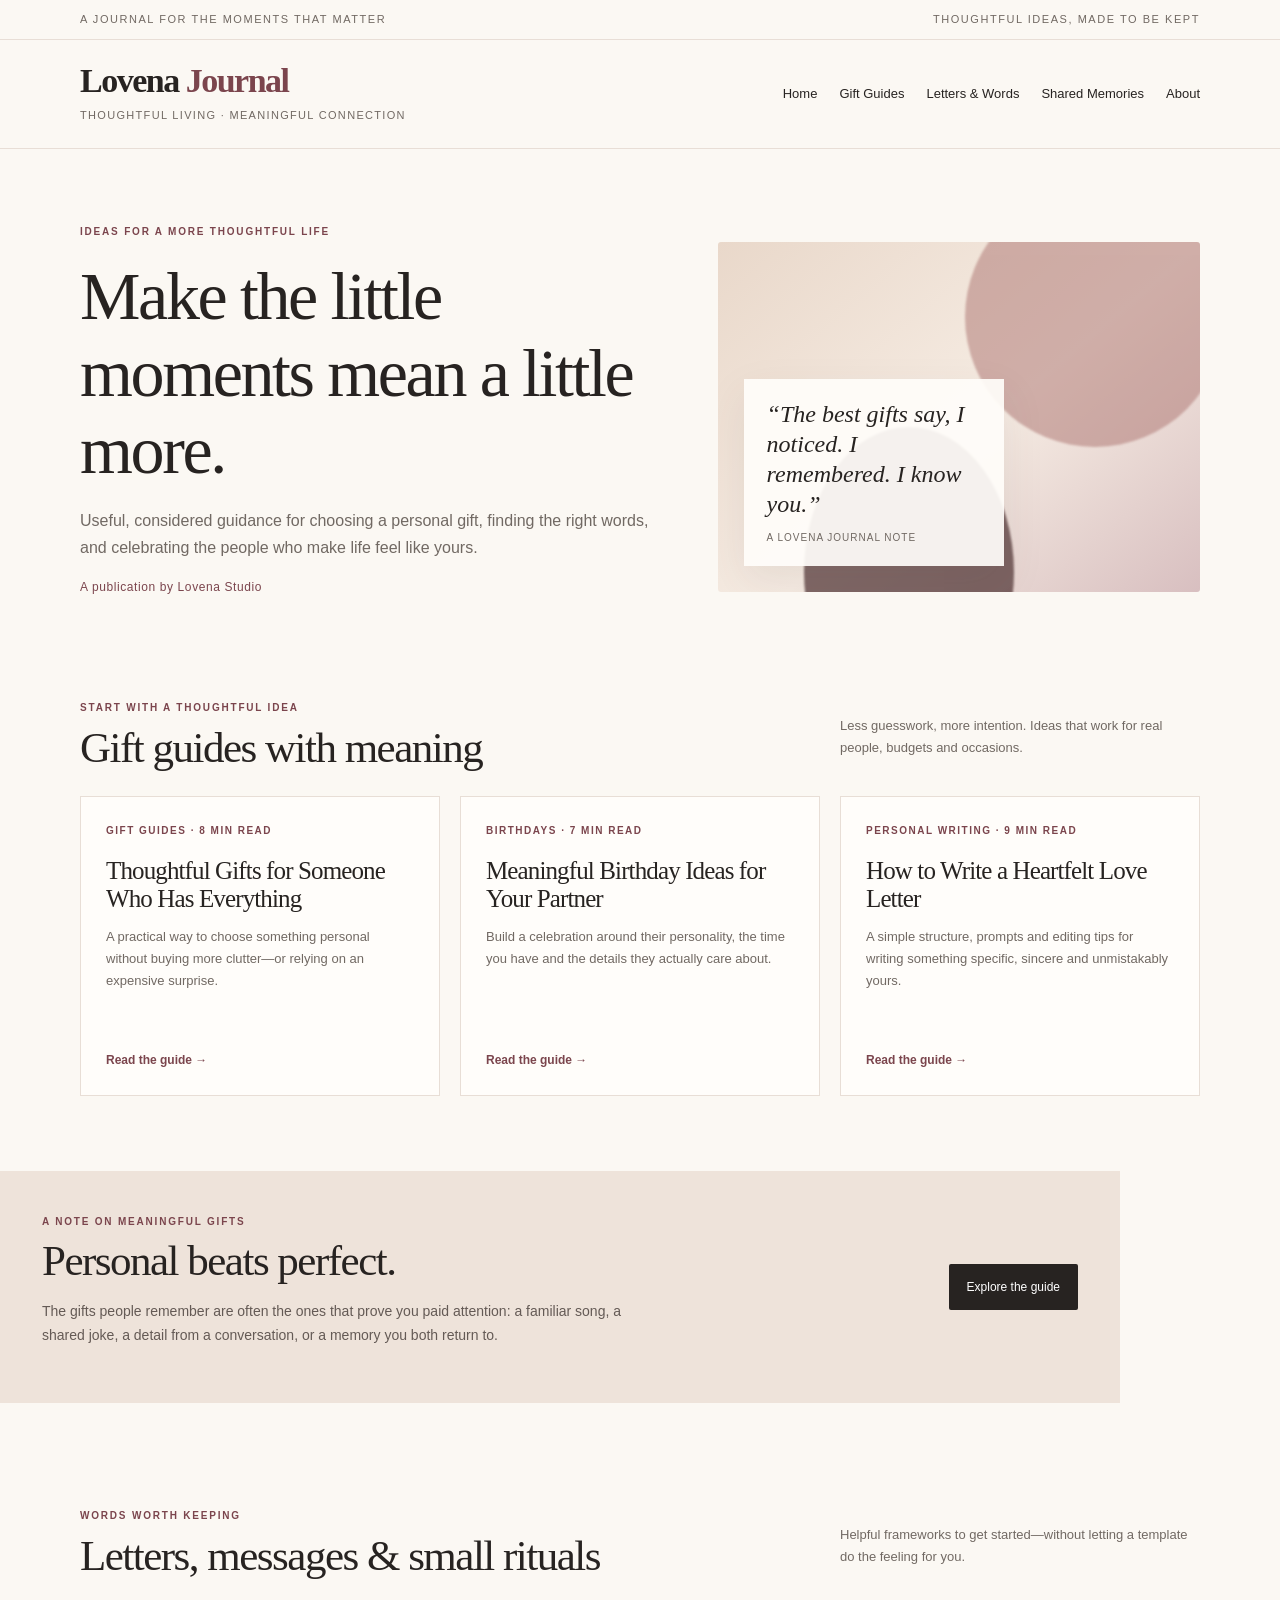
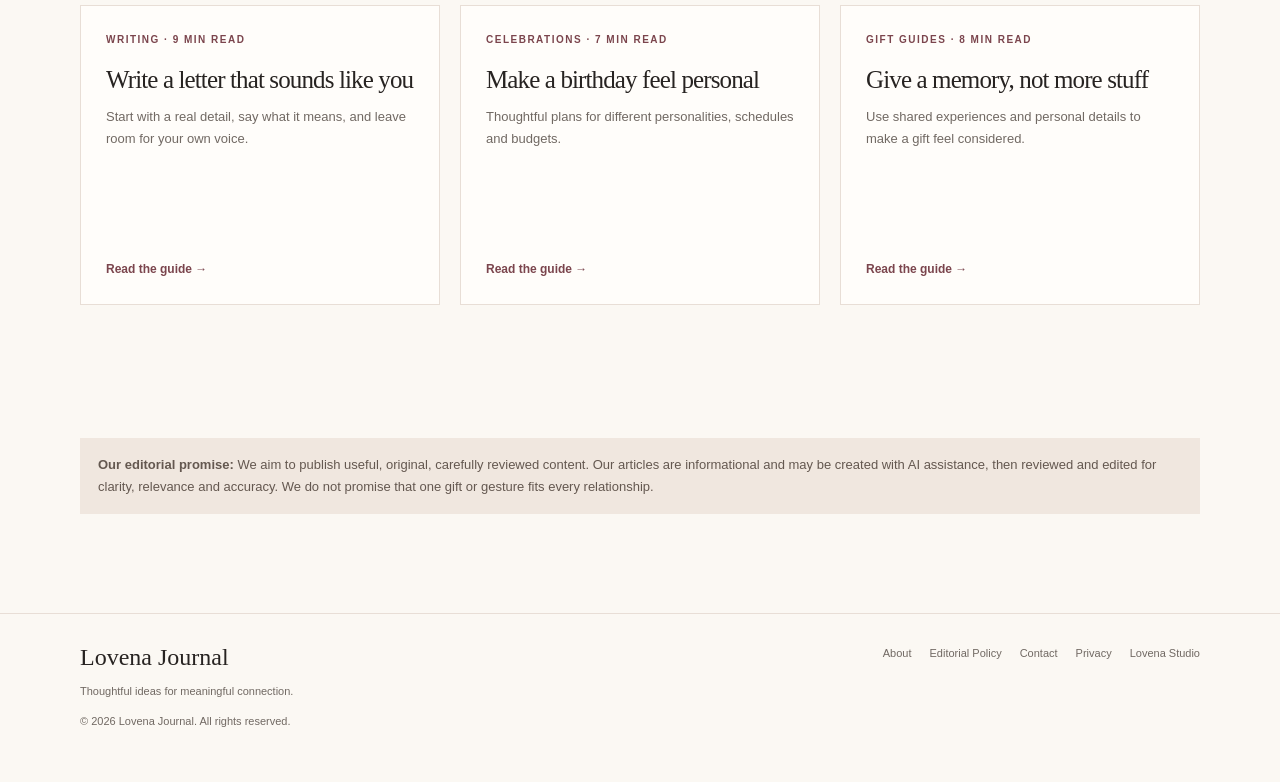
==== blog/index.html @ 63e48e4e "Create standalone Lovena Journal home page" ====
<!doctype html>
<html lang="en">
<head>
<meta charset="utf-8"><meta name="viewport" content="width=device-width,initial-scale=1">
<title>Lovena Journal — Thoughtful Gifts, Love & Meaningful Memories</title>
<meta name="description" content="Practical, thoughtful ideas for meaningful gifts, heartfelt letters, relationship milestones and memories worth keeping. A journal by Lovena Studio.">
<meta name="robots" content="index,follow,max-image-preview:large">
<link rel="canonical" href="https://flaviosilva-create.github.io/lovena-studio/blog/">
<link rel="stylesheet" href="./styles.css">
<meta property="og:type" content="website"><meta property="og:title" content="Lovena Journal"><meta property="og:description" content="Thoughtful ideas for gifts, heartfelt words and meaningful memories."><meta property="og:url" content="https://flaviosilva-create.github.io/lovena-studio/blog/">
</head>
<body>
<div class="topline"><div class="wrap"><span>A journal for the moments that matter</span><span>Thoughtful ideas, made to be kept</span></div></div>
<header class="header"><div class="wrap headrow"><a href="./" aria-label="Lovena Journal home"><div class="logo">Lovena<span> Journal</span></div><div class="tagline">Thoughtful living · Meaningful connection</div></a><nav class="nav" aria-label="Main navigation"><a href="./index.html">Home</a><a href="#gift-guides">Gift Guides</a><a href="#words">Letters & Words</a><a href="#memories">Shared Memories</a><a href="./about.html">About</a></nav></div></header>
<main>
<section class="wrap hero"><div><div class="eyebrow">Ideas for a more thoughtful life</div><h1>Make the little moments mean a little more.</h1><p>Useful, considered guidance for choosing a personal gift, finding the right words, and celebrating the people who make life feel like yours.</p><p style="font-size:12px;color:#7b454d;letter-spacing:.05em">A publication by Lovena Studio</p></div><div class="hero-art" role="img" aria-label="Warm, paper-inspired abstract artwork representing shared memories"><div class="art-note"><strong>“The best gifts say, I noticed. I remembered. I know you.”</strong><span>A Lovena Journal note</span></div></div></section>
<section class="wrap section" id="gift-guides"><div class="section-head"><div><div class="eyebrow">Start with a thoughtful idea</div><h2>Gift guides with meaning</h2></div><p>Less guesswork, more intention. Ideas that work for real people, budgets and occasions.</p></div><div class="grid">
<article class="card"><span class="category">Gift guides · 8 min read</span><h3><a href="./thoughtful-gifts-for-someone-who-has-everything.html">Thoughtful Gifts for Someone Who Has Everything</a></h3><p>A practical way to choose something personal without buying more clutter—or relying on an expensive surprise.</p><a class="read" href="./thoughtful-gifts-for-someone-who-has-everything.html">Read the guide →</a></article>
<article class="card"><span class="category">Birthdays · 7 min read</span><h3><a href="./meaningful-birthday-ideas-for-your-partner.html">Meaningful Birthday Ideas for Your Partner</a></h3><p>Build a celebration around their personality, the time you have and the details they actually care about.</p><a class="read" href="./meaningful-birthday-ideas-for-your-partner.html">Read the guide →</a></article>
<article class="card"><span class="category">Personal writing · 9 min read</span><h3><a href="./how-to-write-a-heartfelt-love-letter.html">How to Write a Heartfelt Love Letter</a></h3><p>A simple structure, prompts and editing tips for writing something specific, sincere and unmistakably yours.</p><a class="read" href="./how-to-write-a-heartfelt-love-letter.html">Read the guide →</a></article>
</div></section>
<section class="wrap featureband" id="memories"><div><div class="eyebrow">A note on meaningful gifts</div><h2>Personal beats perfect.</h2><p>The gifts people remember are often the ones that prove you paid attention: a familiar song, a shared joke, a detail from a conversation, or a memory you both return to.</p></div><a class="button" href="./thoughtful-gifts-for-someone-who-has-everything.html">Explore the guide</a></section>
<section class="wrap section" id="words"><div class="section-head"><div><div class="eyebrow">Words worth keeping</div><h2>Letters, messages & small rituals</h2></div><p>Helpful frameworks to get started—without letting a template do the feeling for you.</p></div><div class="grid"><article class="card"><span class="category">Writing · 9 min read</span><h3><a href="./how-to-write-a-heartfelt-love-letter.html">Write a letter that sounds like you</a></h3><p>Start with a real detail, say what it means, and leave room for your own voice.</p><a class="read" href="./how-to-write-a-heartfelt-love-letter.html">Read the guide →</a></article><article class="card"><span class="category">Celebrations · 7 min read</span><h3><a href="./meaningful-birthday-ideas-for-your-partner.html">Make a birthday feel personal</a></h3><p>Thoughtful plans for different personalities, schedules and budgets.</p><a class="read" href="./meaningful-birthday-ideas-for-your-partner.html">Read the guide →</a></article><article class="card"><span class="category">Gift guides · 8 min read</span><h3><a href="./thoughtful-gifts-for-someone-who-has-everything.html">Give a memory, not more stuff</a></h3><p>Use shared experiences and personal details to make a gift feel considered.</p><a class="read" href="./thoughtful-gifts-for-someone-who-has-everything.html">Read the guide →</a></article></div></section>
<section class="wrap section"><div class="notice"><strong>Our editorial promise:</strong> We aim to publish useful, original, carefully reviewed content. Our articles are informational and may be created with AI assistance, then reviewed and edited for clarity, relevance and accuracy. We do not promise that one gift or gesture fits every relationship.</div></section>
</main>
<footer class="footer"><div class="wrap footrow"><div><strong style="font:24px var(--serif);color:#272321">Lovena Journal</strong><p>Thoughtful ideas for meaningful connection.</p><p>© <span id="year">2026</span> Lovena Journal. All rights reserved.</p></div><nav class="footlinks" aria-label="Footer navigation"><a href="./about.html">About</a><a href="./editorial-policy.html">Editorial Policy</a><a href="./contact.html">Contact</a><a href="./privacy.html">Privacy</a><a href="https://flaviosilva-create.github.io/lovena-studio/" rel="noopener">Lovena Studio</a></nav></div></footer>
<script>document.getElementById('year').textContent=new Date().getFullYear()</script>
</body></html>
---- blog/styles.css ----
:root{--paper:#fbf8f3;--card:#fffdfa;--ink:#272321;--muted:#716963;--wine:#7b454d;--line:#e8ded6;--serif:Georgia,'Times New Roman',serif;--sans:Arial,Helvetica,sans-serif}*{box-sizing:border-box}html{scroll-behavior:smooth}body{margin:0;background:var(--paper);color:var(--ink);font-family:var(--sans);line-height:1.7;-webkit-font-smoothing:antialiased}a{color:inherit;text-decoration:none}a:hover{color:var(--wine)}.wrap{width:min(1120px,calc(100% - 40px));margin:auto}.topline{border-bottom:1px solid var(--line);font-size:11px;letter-spacing:.14em;text-transform:uppercase;color:var(--muted);padding:10px 0}.topline .wrap{display:flex;justify-content:space-between;gap:15px}.header{padding:24px 0;border-bottom:1px solid var(--line)}.headrow{display:flex;align-items:center;justify-content:space-between;gap:25px}.logo{font:600 34px/1 var(--serif);letter-spacing:-1.5px}.logo span{color:var(--wine)}.tagline{font-size:11px;letter-spacing:.12em;text-transform:uppercase;color:var(--muted);margin-top:8px}.nav{display:flex;gap:22px;flex-wrap:wrap;font-size:13px}.hero{padding:74px 0 55px;display:grid;grid-template-columns:1.1fr .9fr;gap:48px;align-items:center}.eyebrow{font-size:10px;letter-spacing:.18em;text-transform:uppercase;font-weight:700;color:var(--wine)}h1,h2,h3{font-family:var(--serif);font-weight:500;line-height:1.13;letter-spacing:-.035em}h1{font-size:clamp(42px,5.4vw,68px);margin:18px 0}h2{font-size:clamp(30px,3.7vw,43px)}h3{font-size:25px}.hero p,.intro{font-size:16px;color:var(--muted);max-width:570px}.hero-art{min-height:350px;background:linear-gradient(140deg,#e9d8ca,#f6ece3 54%,#d8bfc0);position:relative;overflow:hidden;border-radius:3px;display:flex;align-items:flex-end;padding:26px}.hero-art:before,.hero-art:after{content:'';position:absolute;border-radius:50%;filter:blur(1px)}.hero-art:before{width:260px;height:260px;background:#b17c78;opacity:.55;top:-55px;right:-25px}.hero-art:after{width:210px;height:290px;background:#5d4242;opacity:.78;bottom:-125px;left:18%}.art-note{z-index:1;background:rgba(255,253,250,.92);padding:20px 23px;max-width:260px;box-shadow:0 16px 40px #533e3e18}.art-note strong{font:italic 24px/1.25 var(--serif);display:block}.art-note span{display:block;color:var(--muted);font-size:10px;letter-spacing:.1em;text-transform:uppercase;margin-top:10px}.section{padding:34px 0 75px}.section-head{display:flex;justify-content:space-between;align-items:end;gap:25px;margin-bottom:24px}.section-head h2{margin:8px 0 0}.section-head p{color:var(--muted);font-size:13px;max-width:360px}.grid{display:grid;grid-template-columns:repeat(3,1fr);gap:20px}.card{background:var(--card);border:1px solid var(--line);padding:25px;display:flex;flex-direction:column;min-height:300px}.card .category{font-size:10px;letter-spacing:.15em;text-transform:uppercase;color:var(--wine);font-weight:bold}.card h3{margin:18px 0 12px}.card p{font-size:13px;color:var(--muted);margin:0 0 20px}.read{margin-top:auto;font-size:12px;font-weight:bold;color:var(--wine)}.featureband{background:#eee3da;padding:42px;margin:0 0 70px;display:grid;grid-template-columns:1fr auto;gap:25px;align-items:center}.featureband h2{margin:7px 0 10px}.featureband p{max-width:600px;color:#645a55;font-size:14px}.button{display:inline-flex;align-items:center;justify-content:center;padding:13px 18px;background:var(--ink);color:#fff;font-size:12px;border-radius:2px;white-space:nowrap}.button:hover{color:#fff;background:var(--wine)}.footer{border-top:1px solid var(--line);padding:30px 0 40px;color:var(--muted);font-size:11px}.footrow{display:flex;justify-content:space-between;gap:25px;flex-wrap:wrap}.footlinks{display:flex;gap:18px;flex-wrap:wrap}.articlehead{padding:58px 0 30px;max-width:800px;margin:auto}.articlehead h1{font-size:clamp(38px,5vw,58px)}.articlemeta{font-size:11px;color:var(--muted);letter-spacing:.08em;text-transform:uppercase}.articlebody{max-width:760px;margin:0 auto;padding:0 0 75px;font-size:16px;line-height:1.9}.articlebody h2{font-size:31px;margin:42px 0 14px}.articlebody h3{font-size:23px;margin:30px 0 10px}.articlebody p,.articlebody li{color:#48423e}.articlebody ul,.articlebody ol{padding-left:24px}.articlebody li{padding:4px 0}.callout{border-left:3px solid var(--wine);background:#f1e8e0;padding:18px 22px;margin:28px 0;color:#4e4540}.articlebody a{text-decoration:underline;text-decoration-color:#bca1a0;text-underline-offset:3px}.simplepage{max-width:800px;padding:55px 0 80px;margin:auto}.simplepage h1{font-size:48px}.simplepage p,.simplepage li{color:#514a45}.notice{background:#f0e7df;padding:16px 18px;font-size:13px;color:#645850;margin:24px 0}.breadcrumb{font-size:12px;color:var(--muted);margin-bottom:22px}.related{border-top:1px solid var(--line);padding-top:30px;margin-top:45px}.related a{color:var(--wine);text-decoration:underline}@media(max-width:760px){.wrap{width:min(100% - 30px,650px)}.topline .wrap{justify-content:center}.topline .wrap span:last-child{display:none}.headrow{align-items:flex-start;flex-direction:column}.nav{gap:15px}.hero{grid-template-columns:1fr;padding:48px 0 35px;gap:25px}.hero-art{min-height:260px}.grid{grid-template-columns:1fr}.card{min-height:0}.section-head{display:block}.featureband{grid-template-columns:1fr;padding:27px}.articlehead{padding:42px 0 25px}.articlebody{font-size:15px}.simplepage{padding:42px 0 60px}.simplepage h1{font-size:39px}}
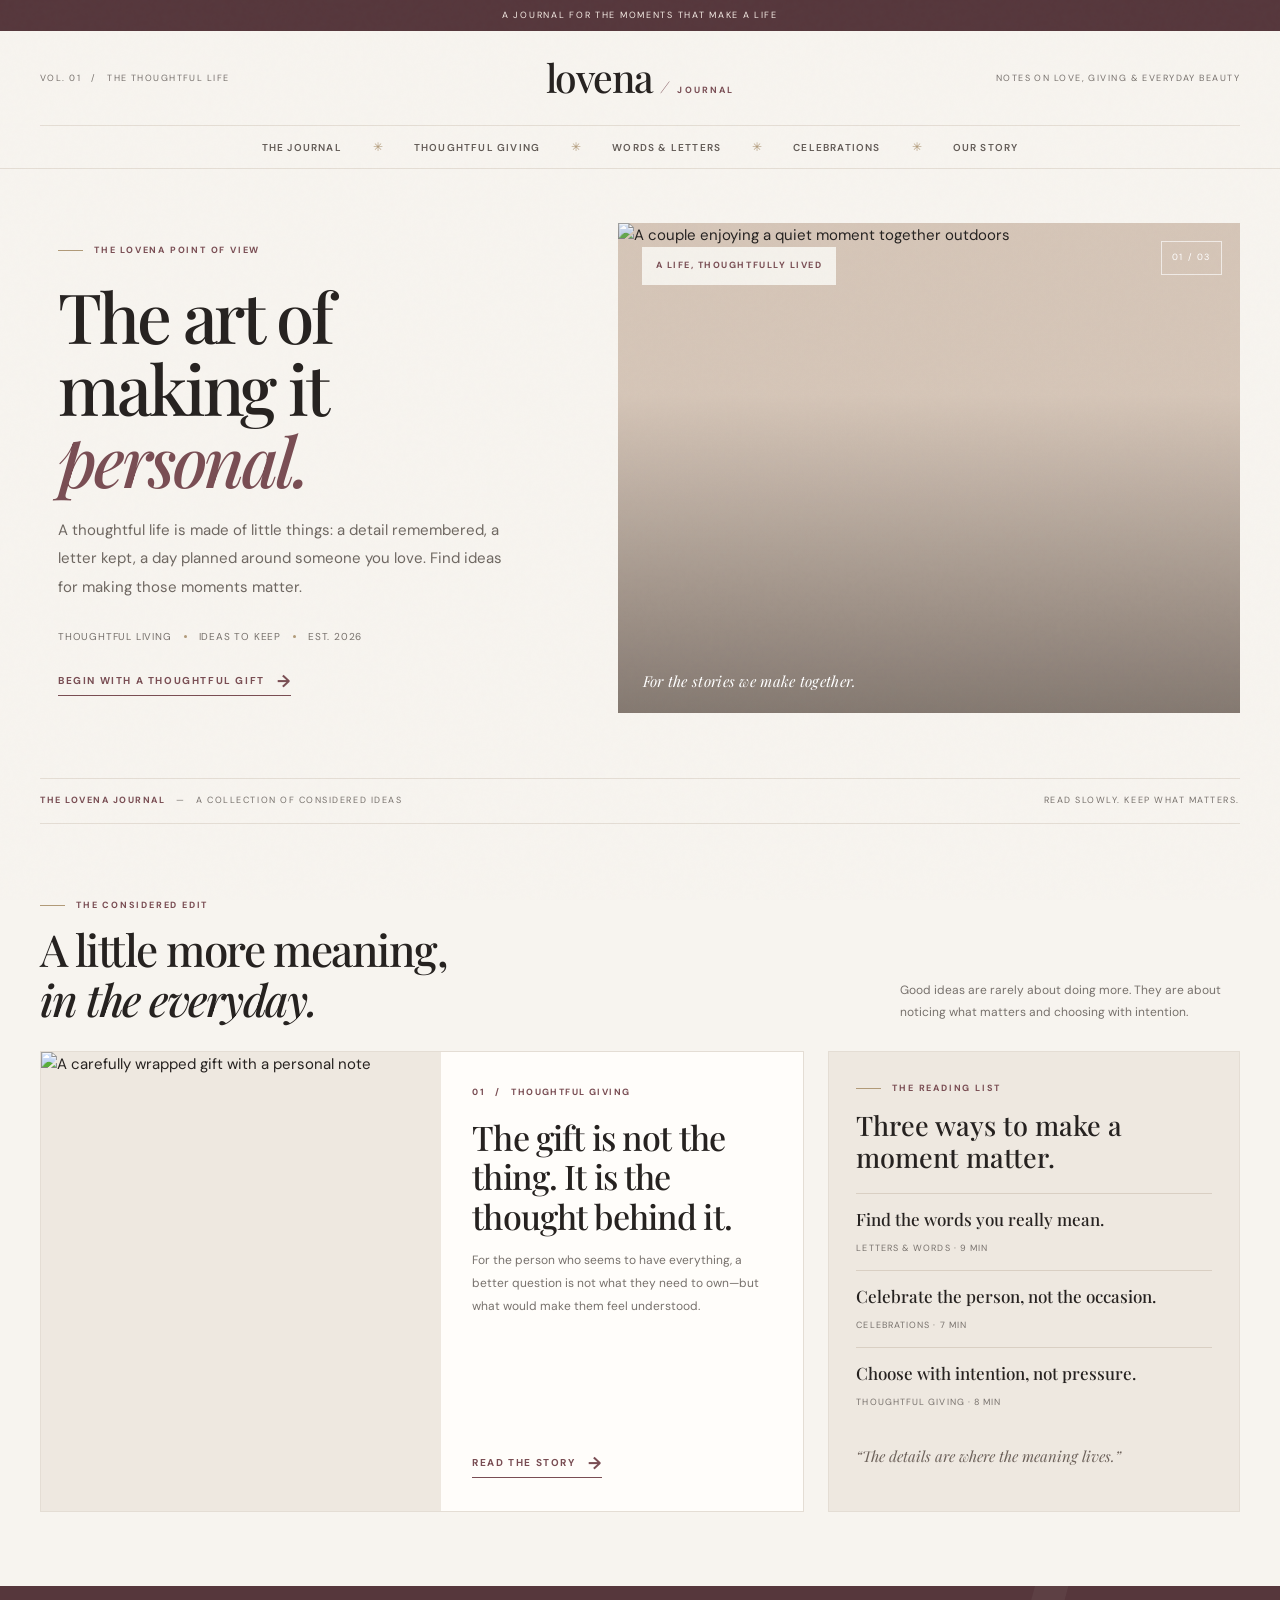
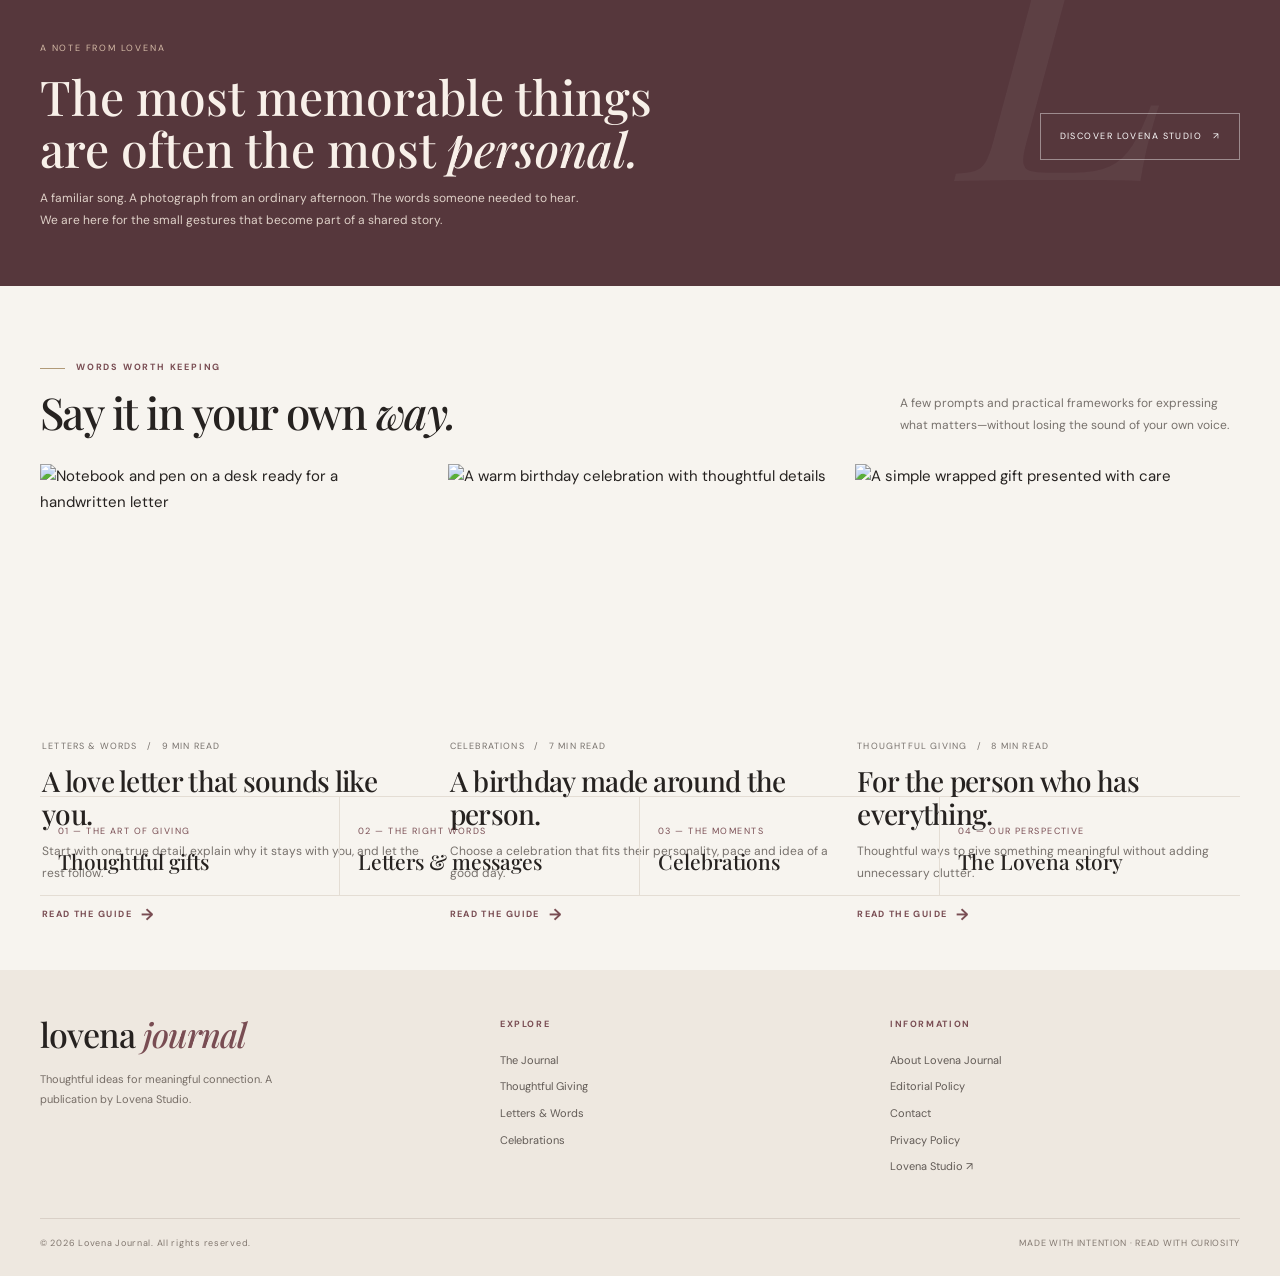
==== commit 5c09a5cf: "Rebuild Lovena Journal homepage as premium editorial magazine" ====
--- a/blog/index.html
+++ b/blog/index.html
@@ -2,27 +2,72 @@
 <html lang="en">
 <head>
 <meta charset="utf-8"><meta name="viewport" content="width=device-width,initial-scale=1">
-<title>Lovena Journal — Thoughtful Gifts, Love & Meaningful Memories</title>
-<meta name="description" content="Practical, thoughtful ideas for meaningful gifts, heartfelt letters, relationship milestones and memories worth keeping. A journal by Lovena Studio.">
+<title>Lovena Journal — The Art of Making It Personal</title>
+<meta name="description" content="A considered journal of thoughtful gifts, heartfelt words and meaningful ways to celebrate the people who matter. Discover practical ideas and inspiration from Lovena Journal.">
 <meta name="robots" content="index,follow,max-image-preview:large">
 <link rel="canonical" href="https://flaviosilva-create.github.io/lovena-studio/blog/">
-<link rel="stylesheet" href="./styles.css">
-<meta property="og:type" content="website"><meta property="og:title" content="Lovena Journal"><meta property="og:description" content="Thoughtful ideas for gifts, heartfelt words and meaningful memories."><meta property="og:url" content="https://flaviosilva-create.github.io/lovena-studio/blog/">
+<meta name="theme-color" content="#f7f4ef">
+<meta property="og:type" content="website"><meta property="og:site_name" content="Lovena Journal"><meta property="og:title" content="Lovena Journal — The Art of Making It Personal"><meta property="og:description" content="Thoughtful gifts, heartfelt words and meaningful ways to celebrate the people who matter."><meta property="og:url" content="https://flaviosilva-create.github.io/lovena-studio/blog/"><meta property="og:image" content="https://images.unsplash.com/photo-1522673607200-164d1b6ce486?auto=format&fit=crop&w=1600&q=85">
+<link rel="preconnect" href="https://fonts.googleapis.com"><link rel="preconnect" href="https://fonts.gstatic.com" crossorigin><link rel="preconnect" href="https://images.unsplash.com">
+<link href="./styles.css" rel="stylesheet">
+<script type="application/ld+json">{"@context":"https://schema.org","@type":"Blog","name":"Lovena Journal","url":"https://flaviosilva-create.github.io/lovena-studio/blog/","description":"A considered journal of thoughtful gifts, heartfelt words and meaningful ways to celebrate the people who matter.","publisher":{"@type":"Organization","name":"Lovena Studio","url":"https://flaviosilva-create.github.io/lovena-studio/"}}</script>
 </head>
 <body>
-<div class="topline"><div class="wrap"><span>A journal for the moments that matter</span><span>Thoughtful ideas, made to be kept</span></div></div>
-<header class="header"><div class="wrap headrow"><a href="./" aria-label="Lovena Journal home"><div class="logo">Lovena<span> Journal</span></div><div class="tagline">Thoughtful living · Meaningful connection</div></a><nav class="nav" aria-label="Main navigation"><a href="./index.html">Home</a><a href="#gift-guides">Gift Guides</a><a href="#words">Letters & Words</a><a href="#memories">Shared Memories</a><a href="./about.html">About</a></nav></div></header>
+<div class="announcement">A journal for the moments that make a life</div>
+<header class="site-header">
+ <div class="wrap masthead">
+  <div class="header-note">VOL. 01 &nbsp; / &nbsp; THE THOUGHTFUL LIFE</div>
+  <a class="brand" href="./" aria-label="Lovena Journal home"><span class="brand-word">lovena</span><span class="brand-divider">/</span><span class="brand-journal">Journal</span></a>
+  <div class="header-note right">NOTES ON LOVE, GIVING &amp; EVERYDAY BEAUTY</div>
+ </div>
+ <nav class="main-nav wrap" aria-label="Main navigation">
+  <a href="./index.html">The Journal</a><span class="nav-mark">✳</span><a href="#giving">Thoughtful Giving</a><span class="nav-mark">✳</span><a href="#words">Words &amp; Letters</a><span class="nav-mark">✳</span><a href="#celebrations">Celebrations</a><span class="nav-mark">✳</span><a href="./about.html">Our Story</a>
+ </nav>
+</header>
 <main>
-<section class="wrap hero"><div><div class="eyebrow">Ideas for a more thoughtful life</div><h1>Make the little moments mean a little more.</h1><p>Useful, considered guidance for choosing a personal gift, finding the right words, and celebrating the people who make life feel like yours.</p><p style="font-size:12px;color:#7b454d;letter-spacing:.05em">A publication by Lovena Studio</p></div><div class="hero-art" role="img" aria-label="Warm, paper-inspired abstract artwork representing shared memories"><div class="art-note"><strong>“The best gifts say, I noticed. I remembered. I know you.”</strong><span>A Lovena Journal note</span></div></div></section>
-<section class="wrap section" id="gift-guides"><div class="section-head"><div><div class="eyebrow">Start with a thoughtful idea</div><h2>Gift guides with meaning</h2></div><p>Less guesswork, more intention. Ideas that work for real people, budgets and occasions.</p></div><div class="grid">
-<article class="card"><span class="category">Gift guides · 8 min read</span><h3><a href="./thoughtful-gifts-for-someone-who-has-everything.html">Thoughtful Gifts for Someone Who Has Everything</a></h3><p>A practical way to choose something personal without buying more clutter—or relying on an expensive surprise.</p><a class="read" href="./thoughtful-gifts-for-someone-who-has-everything.html">Read the guide →</a></article>
-<article class="card"><span class="category">Birthdays · 7 min read</span><h3><a href="./meaningful-birthday-ideas-for-your-partner.html">Meaningful Birthday Ideas for Your Partner</a></h3><p>Build a celebration around their personality, the time you have and the details they actually care about.</p><a class="read" href="./meaningful-birthday-ideas-for-your-partner.html">Read the guide →</a></article>
-<article class="card"><span class="category">Personal writing · 9 min read</span><h3><a href="./how-to-write-a-heartfelt-love-letter.html">How to Write a Heartfelt Love Letter</a></h3><p>A simple structure, prompts and editing tips for writing something specific, sincere and unmistakably yours.</p><a class="read" href="./how-to-write-a-heartfelt-love-letter.html">Read the guide →</a></article>
-</div></section>
-<section class="wrap featureband" id="memories"><div><div class="eyebrow">A note on meaningful gifts</div><h2>Personal beats perfect.</h2><p>The gifts people remember are often the ones that prove you paid attention: a familiar song, a shared joke, a detail from a conversation, or a memory you both return to.</p></div><a class="button" href="./thoughtful-gifts-for-someone-who-has-everything.html">Explore the guide</a></section>
-<section class="wrap section" id="words"><div class="section-head"><div><div class="eyebrow">Words worth keeping</div><h2>Letters, messages & small rituals</h2></div><p>Helpful frameworks to get started—without letting a template do the feeling for you.</p></div><div class="grid"><article class="card"><span class="category">Writing · 9 min read</span><h3><a href="./how-to-write-a-heartfelt-love-letter.html">Write a letter that sounds like you</a></h3><p>Start with a real detail, say what it means, and leave room for your own voice.</p><a class="read" href="./how-to-write-a-heartfelt-love-letter.html">Read the guide →</a></article><article class="card"><span class="category">Celebrations · 7 min read</span><h3><a href="./meaningful-birthday-ideas-for-your-partner.html">Make a birthday feel personal</a></h3><p>Thoughtful plans for different personalities, schedules and budgets.</p><a class="read" href="./meaningful-birthday-ideas-for-your-partner.html">Read the guide →</a></article><article class="card"><span class="category">Gift guides · 8 min read</span><h3><a href="./thoughtful-gifts-for-someone-who-has-everything.html">Give a memory, not more stuff</a></h3><p>Use shared experiences and personal details to make a gift feel considered.</p><a class="read" href="./thoughtful-gifts-for-someone-who-has-everything.html">Read the guide →</a></article></div></section>
-<section class="wrap section"><div class="notice"><strong>Our editorial promise:</strong> We aim to publish useful, original, carefully reviewed content. Our articles are informational and may be created with AI assistance, then reviewed and edited for clarity, relevance and accuracy. We do not promise that one gift or gesture fits every relationship.</div></section>
+ <section class="wrap hero" aria-labelledby="hero-title">
+  <div class="hero-copy">
+   <div class="kicker">The Lovena point of view</div>
+   <h1 class="display" id="hero-title">The art of making it <em>personal.</em></h1>
+   <p class="hero-deck">A thoughtful life is made of little things: a detail remembered, a letter kept, a day planned around someone you love. Find ideas for making those moments matter.</p>
+   <div class="hero-meta"><span>Thoughtful living</span><i class="meta-dot"></i><span>Ideas to keep</span><i class="meta-dot"></i><span>Est. 2026</span></div>
+   <a class="text-link" href="./thoughtful-gifts-for-someone-who-has-everything.html">Begin with a thoughtful gift <span>→</span></a>
+  </div>
+  <a class="hero-visual" href="./meaningful-birthday-ideas-for-your-partner.html" aria-label="Read meaningful birthday ideas for your partner">
+   <img src="https://images.unsplash.com/photo-1522673607200-164d1b6ce486?auto=format&fit=crop&w=1500&q=88" alt="A couple enjoying a quiet moment together outdoors" fetchpriority="high">
+   <span class="hero-label">A life, thoughtfully lived</span><span class="image-index">01 / 03</span><span class="image-caption">For the stories we make together.</span>
+  </a>
+ </section>
+ <div class="wrap issue-line"><span><strong>THE LOVENA JOURNAL</strong> &nbsp; — &nbsp; A COLLECTION OF CONSIDERED IDEAS</span><span>READ SLOWLY. KEEP WHAT MATTERS.</span></div>
+
+ <section class="wrap section" id="giving">
+  <div class="section-top"><div><div class="kicker">The considered edit</div><h2 class="section-title">A little more meaning,<br><em>in the everyday.</em></h2></div><p class="section-intro">Good ideas are rarely about doing more. They are about noticing what matters and choosing with intention.</p></div>
+  <div class="feature-grid">
+   <article class="feature-story">
+    <a class="story-image" href="./thoughtful-gifts-for-someone-who-has-everything.html" aria-label="Read Thoughtful Gifts for Someone Who Has Everything"><img src="https://images.unsplash.com/photo-1513201099705-a9746e1e201f?auto=format&fit=crop&w=1000&q=85" alt="A carefully wrapped gift with a personal note" loading="lazy"></a>
+    <div class="story-copy"><span class="category">01 &nbsp; / &nbsp; Thoughtful giving</span><h3><a href="./thoughtful-gifts-for-someone-who-has-everything.html">The gift is not the thing. It is the thought behind it.</a></h3><p>For the person who seems to have everything, a better question is not what they need to own—but what would make them feel understood.</p><a class="text-link" href="./thoughtful-gifts-for-someone-who-has-everything.html">Read the story <span>→</span></a></div>
+   </article>
+   <aside class="side-edit"><div class="kicker">The reading list</div><h3>Three ways to make a moment matter.</h3><ol class="edit-list">
+    <li><a href="./how-to-write-a-heartfelt-love-letter.html">Find the words you really mean.</a><small>Letters &amp; words · 9 min</small></li>
+    <li><a href="./meaningful-birthday-ideas-for-your-partner.html">Celebrate the person, not the occasion.</a><small>Celebrations · 7 min</small></li>
+    <li><a href="./thoughtful-gifts-for-someone-who-has-everything.html">Choose with intention, not pressure.</a><small>Thoughtful giving · 8 min</small></li>
+   </ol><p class="side-note">“The details are where the meaning lives.”</p></aside>
+  </div>
+ </section>
+
+ <section class="editorial-break"><div class="wrap break-inner"><div><div class="break-kicker">A note from Lovena</div><h2 class="break-title">The most memorable things are often the most <em>personal.</em></h2><p class="break-copy">A familiar song. A photograph from an ordinary afternoon. The words someone needed to hear. We are here for the small gestures that become part of a shared story.</p></div><a class="break-link" href="https://flaviosilva-create.github.io/lovena-studio/">Discover Lovena Studio &nbsp; ↗</a></div></section>
+
+ <section class="wrap section" id="words">
+  <div class="section-top"><div><div class="kicker">Words worth keeping</div><h2 class="section-title">Say it in your own <em>way.</em></h2></div><p class="section-intro">A few prompts and practical frameworks for expressing what matters—without losing the sound of your own voice.</p></div>
+  <div class="story-grid">
+   <article class="story-card"><a class="card-image" href="./how-to-write-a-heartfelt-love-letter.html"><img src="https://images.unsplash.com/photo-1455390582262-044c6f7a8f1e?auto=format&fit=crop&w=900&q=85" alt="Notebook and pen on a desk ready for a handwritten letter" loading="lazy"></a><div class="card-body"><div class="card-meta">Letters &amp; words &nbsp; / &nbsp; 9 min read</div><h3><a href="./how-to-write-a-heartfelt-love-letter.html">A love letter that sounds like you.</a></h3><p>Start with one true detail, explain why it stays with you, and let the rest follow.</p><a class="card-read" href="./how-to-write-a-heartfelt-love-letter.html">Read the guide <span>→</span></a></div></article>
+   <article class="story-card" id="celebrations"><a class="card-image" href="./meaningful-birthday-ideas-for-your-partner.html"><img src="https://images.unsplash.com/photo-1530103862676-de8c9debad1d?auto=format&fit=crop&w=900&q=85" alt="A warm birthday celebration with thoughtful details" loading="lazy"></a><div class="card-body"><div class="card-meta">Celebrations &nbsp; / &nbsp; 7 min read</div><h3><a href="./meaningful-birthday-ideas-for-your-partner.html">A birthday made around the person.</a></h3><p>Choose a celebration that fits their personality, pace and idea of a good day.</p><a class="card-read" href="./meaningful-birthday-ideas-for-your-partner.html">Read the guide <span>→</span></a></div></article>
+   <article class="story-card"><a class="card-image" href="./thoughtful-gifts-for-someone-who-has-everything.html"><img src="https://images.unsplash.com/photo-1513201099705-a9746e1e201f?auto=format&fit=crop&w=900&q=85" alt="A simple wrapped gift presented with care" loading="lazy"></a><div class="card-body"><div class="card-meta">Thoughtful giving &nbsp; / &nbsp; 8 min read</div><h3><a href="./thoughtful-gifts-for-someone-who-has-everything.html">For the person who has everything.</a></h3><p>Thoughtful ways to give something meaningful without adding unnecessary clutter.</p><a class="card-read" href="./thoughtful-gifts-for-someone-who-has-everything.html">Read the guide <span>→</span></a></div></article>
+  </div>
+ </section>
+
+ <section class="wrap section" style="padding-top:0"><div class="topics" aria-label="Journal themes"><a class="topic" href="#giving"><small>01 — The art of giving</small><h3>Thoughtful gifts</h3></a><a class="topic" href="#words"><small>02 — The right words</small><h3>Letters &amp; messages</h3></a><a class="topic" href="#celebrations"><small>03 — The moments</small><h3>Celebrations</h3></a><a class="topic" href="./about.html"><small>04 — Our perspective</small><h3>The Lovena story</h3></a></div></section>
 </main>
-<footer class="footer"><div class="wrap footrow"><div><strong style="font:24px var(--serif);color:#272321">Lovena Journal</strong><p>Thoughtful ideas for meaningful connection.</p><p>© <span id="year">2026</span> Lovena Journal. All rights reserved.</p></div><nav class="footlinks" aria-label="Footer navigation"><a href="./about.html">About</a><a href="./editorial-policy.html">Editorial Policy</a><a href="./contact.html">Contact</a><a href="./privacy.html">Privacy</a><a href="https://flaviosilva-create.github.io/lovena-studio/" rel="noopener">Lovena Studio</a></nav></div></footer>
+<footer class="site-footer"><div class="wrap"><div class="footer-main"><div><a class="footer-brand" href="./">lovena<span> journal</span></a><p class="footer-deck">Thoughtful ideas for meaningful connection. A publication by Lovena Studio.</p></div><div class="footer-col"><strong>Explore</strong><a href="./index.html">The Journal</a><a href="./thoughtful-gifts-for-someone-who-has-everything.html">Thoughtful Giving</a><a href="./how-to-write-a-heartfelt-love-letter.html">Letters &amp; Words</a><a href="./meaningful-birthday-ideas-for-your-partner.html">Celebrations</a></div><div class="footer-col"><strong>Information</strong><a href="./about.html">About Lovena Journal</a><a href="./editorial-policy.html">Editorial Policy</a><a href="./contact.html">Contact</a><a href="./privacy.html">Privacy Policy</a><a href="https://flaviosilva-create.github.io/lovena-studio/">Lovena Studio ↗</a></div></div><div class="footer-bottom"><span>© <span id="year">2026</span> Lovena Journal. All rights reserved.</span><span>MADE WITH INTENTION · READ WITH CURIOSITY</span></div></div></footer>
 <script>document.getElementById('year').textContent=new Date().getFullYear()</script>
 </body></html>
--- a/blog/styles.css
+++ b/blog/styles.css
@@ -1 +1,143 @@
-:root{--paper:#fbf8f3;--card:#fffdfa;--ink:#272321;--muted:#716963;--wine:#7b454d;--line:#e8ded6;--serif:Georgia,'Times New Roman',serif;--sans:Arial,Helvetica,sans-serif}*{box-sizing:border-box}html{scroll-behavior:smooth}body{margin:0;background:var(--paper);color:var(--ink);font-family:var(--sans);line-height:1.7;-webkit-font-smoothing:antialiased}a{color:inherit;text-decoration:none}a:hover{color:var(--wine)}.wrap{width:min(1120px,calc(100% - 40px));margin:auto}.topline{border-bottom:1px solid var(--line);font-size:11px;letter-spacing:.14em;text-transform:uppercase;color:var(--muted);padding:10px 0}.topline .wrap{display:flex;justify-content:space-between;gap:15px}.header{padding:24px 0;border-bottom:1px solid var(--line)}.headrow{display:flex;align-items:center;justify-content:space-between;gap:25px}.logo{font:600 34px/1 var(--serif);letter-spacing:-1.5px}.logo span{color:var(--wine)}.tagline{font-size:11px;letter-spacing:.12em;text-transform:uppercase;color:var(--muted);margin-top:8px}.nav{display:flex;gap:22px;flex-wrap:wrap;font-size:13px}.hero{padding:74px 0 55px;display:grid;grid-template-columns:1.1fr .9fr;gap:48px;align-items:center}.eyebrow{font-size:10px;letter-spacing:.18em;text-transform:uppercase;font-weight:700;color:var(--wine)}h1,h2,h3{font-family:var(--serif);font-weight:500;line-height:1.13;letter-spacing:-.035em}h1{font-size:clamp(42px,5.4vw,68px);margin:18px 0}h2{font-size:clamp(30px,3.7vw,43px)}h3{font-size:25px}.hero p,.intro{font-size:16px;color:var(--muted);max-width:570px}.hero-art{min-height:350px;background:linear-gradient(140deg,#e9d8ca,#f6ece3 54%,#d8bfc0);position:relative;overflow:hidden;border-radius:3px;display:flex;align-items:flex-end;padding:26px}.hero-art:before,.hero-art:after{content:'';position:absolute;border-radius:50%;filter:blur(1px)}.hero-art:before{width:260px;height:260px;background:#b17c78;opacity:.55;top:-55px;right:-25px}.hero-art:after{width:210px;height:290px;background:#5d4242;opacity:.78;bottom:-125px;left:18%}.art-note{z-index:1;background:rgba(255,253,250,.92);padding:20px 23px;max-width:260px;box-shadow:0 16px 40px #533e3e18}.art-note strong{font:italic 24px/1.25 var(--serif);display:block}.art-note span{display:block;color:var(--muted);font-size:10px;letter-spacing:.1em;text-transform:uppercase;margin-top:10px}.section{padding:34px 0 75px}.section-head{display:flex;justify-content:space-between;align-items:end;gap:25px;margin-bottom:24px}.section-head h2{margin:8px 0 0}.section-head p{color:var(--muted);font-size:13px;max-width:360px}.grid{display:grid;grid-template-columns:repeat(3,1fr);gap:20px}.card{background:var(--card);border:1px solid var(--line);padding:25px;display:flex;flex-direction:column;min-height:300px}.card .category{font-size:10px;letter-spacing:.15em;text-transform:uppercase;color:var(--wine);font-weight:bold}.card h3{margin:18px 0 12px}.card p{font-size:13px;color:var(--muted);margin:0 0 20px}.read{margin-top:auto;font-size:12px;font-weight:bold;color:var(--wine)}.featureband{background:#eee3da;padding:42px;margin:0 0 70px;display:grid;grid-template-columns:1fr auto;gap:25px;align-items:center}.featureband h2{margin:7px 0 10px}.featureband p{max-width:600px;color:#645a55;font-size:14px}.button{display:inline-flex;align-items:center;justify-content:center;padding:13px 18px;background:var(--ink);color:#fff;font-size:12px;border-radius:2px;white-space:nowrap}.button:hover{color:#fff;background:var(--wine)}.footer{border-top:1px solid var(--line);padding:30px 0 40px;color:var(--muted);font-size:11px}.footrow{display:flex;justify-content:space-between;gap:25px;flex-wrap:wrap}.footlinks{display:flex;gap:18px;flex-wrap:wrap}.articlehead{padding:58px 0 30px;max-width:800px;margin:auto}.articlehead h1{font-size:clamp(38px,5vw,58px)}.articlemeta{font-size:11px;color:var(--muted);letter-spacing:.08em;text-transform:uppercase}.articlebody{max-width:760px;margin:0 auto;padding:0 0 75px;font-size:16px;line-height:1.9}.articlebody h2{font-size:31px;margin:42px 0 14px}.articlebody h3{font-size:23px;margin:30px 0 10px}.articlebody p,.articlebody li{color:#48423e}.articlebody ul,.articlebody ol{padding-left:24px}.articlebody li{padding:4px 0}.callout{border-left:3px solid var(--wine);background:#f1e8e0;padding:18px 22px;margin:28px 0;color:#4e4540}.articlebody a{text-decoration:underline;text-decoration-color:#bca1a0;text-underline-offset:3px}.simplepage{max-width:800px;padding:55px 0 80px;margin:auto}.simplepage h1{font-size:48px}.simplepage p,.simplepage li{color:#514a45}.notice{background:#f0e7df;padding:16px 18px;font-size:13px;color:#645850;margin:24px 0}.breadcrumb{font-size:12px;color:var(--muted);margin-bottom:22px}.related{border-top:1px solid var(--line);padding-top:30px;margin-top:45px}.related a{color:var(--wine);text-decoration:underline}@media(max-width:760px){.wrap{width:min(100% - 30px,650px)}.topline .wrap{justify-content:center}.topline .wrap span:last-child{display:none}.headrow{align-items:flex-start;flex-direction:column}.nav{gap:15px}.hero{grid-template-columns:1fr;padding:48px 0 35px;gap:25px}.hero-art{min-height:260px}.grid{grid-template-columns:1fr}.card{min-height:0}.section-head{display:block}.featureband{grid-template-columns:1fr;padding:27px}.articlehead{padding:42px 0 25px}.articlebody{font-size:15px}.simplepage{padding:42px 0 60px}.simplepage h1{font-size:39px}}+@import url('https://fonts.googleapis.com/css2?family=DM+Sans:wght@400;500;600;700&family=Playfair+Display:ital,wght@0,500;0,600;0,700;1,500;1,600&display=swap');
+:root{--paper:#f7f4ef;--paper-deep:#eee8e0;--white:#fffdfa;--ink:#262220;--muted:#77716c;--wine:#794d53;--wine-dark:#56373c;--line:#e4ddd4;--gold:#b19a78;--serif:'Playfair Display',Georgia,serif;--sans:'DM Sans',Arial,sans-serif;--measure:690px}
+*{box-sizing:border-box}
+html{scroll-behavior:smooth;scroll-padding-top:96px}
+body{margin:0;background:var(--paper);color:var(--ink);font-family:var(--sans);font-size:15px;line-height:1.7;-webkit-font-smoothing:antialiased}
+body:before{content:"";position:fixed;inset:0;pointer-events:none;z-index:20;opacity:.11;background-image:url("data:image/svg+xml,%3Csvg viewBox='0 0 180 180' xmlns='http://www.w3.org/2000/svg'%3E%3Cfilter id='n'%3E%3CfeTurbulence type='fractalNoise' baseFrequency='.88' numOctaves='3' stitchTiles='stitch'/%3E%3C/filter%3E%3Crect width='100%25' height='100%25' filter='url(%23n)' opacity='.16'/%3E%3C/svg%3E")}
+img{display:block;max-width:100%;height:auto}
+a{color:inherit;text-decoration:none}
+a:hover{color:var(--wine)}
+button,a{-webkit-tap-highlight-color:transparent}
+.wrap{width:min(1200px,calc(100% - 64px));margin-inline:auto}
+.announcement{background:var(--wine-dark);color:#f7eee7;padding:8px 0;font-size:9px;letter-spacing:.19em;text-transform:uppercase;text-align:center}
+.site-header{position:relative;z-index:5;background:rgba(247,244,239,.93);backdrop-filter:blur(14px);border-bottom:1px solid var(--line)}
+.masthead{display:grid;grid-template-columns:1fr auto 1fr;align-items:center;min-height:94px;gap:24px}
+.header-note{font-size:9px;letter-spacing:.16em;text-transform:uppercase;color:var(--muted)}
+.header-note.right{text-align:right}
+.brand{display:inline-flex;align-items:baseline;gap:9px;white-space:nowrap}
+.brand-word{font:500 39px/.95 var(--serif);letter-spacing:-1.6px}
+.brand-divider{font:italic 16px var(--serif);color:var(--wine)}
+.brand-journal{font-size:9px;font-weight:700;letter-spacing:.23em;text-transform:uppercase;color:var(--wine)}
+.main-nav{display:flex;align-items:center;justify-content:center;gap:31px;border-top:1px solid var(--line);min-height:43px}
+.main-nav a{font-size:10px;font-weight:600;letter-spacing:.12em;text-transform:uppercase;color:#625b56;transition:color .2s}
+.main-nav a:hover{color:var(--wine)}
+.nav-mark{color:var(--gold);font-size:12px}
+main{min-height:65vh}
+.kicker{display:flex;align-items:center;gap:11px;color:var(--wine);font-size:9px;font-weight:700;letter-spacing:.2em;text-transform:uppercase}
+.kicker:before{content:"";width:25px;height:1px;background:var(--gold)}
+.display{font:500 clamp(43px,5.4vw,72px)/1.04 var(--serif);letter-spacing:-.045em}
+.display em,.serif-italic{font-style:italic;color:var(--wine)}
+.hero{padding:54px 0 65px;display:grid;grid-template-columns:minmax(0,.91fr) minmax(0,1.09fr);gap:58px;align-items:center}
+.hero-copy{padding:16px 0 14px 18px}
+.hero h1{margin:22px 0 20px;max-width:560px}
+.hero-deck{max-width:460px;font-size:15px;line-height:1.9;color:#6e6761;margin:0}
+.hero-meta{display:flex;align-items:center;gap:12px;margin-top:27px;color:var(--muted);font-size:10px;letter-spacing:.08em;text-transform:uppercase}
+.meta-dot{height:3px;width:3px;background:var(--gold);border-radius:50%}
+.text-link{display:inline-flex;align-items:center;gap:12px;margin-top:27px;padding-bottom:6px;border-bottom:1px solid var(--wine);font-size:10px;font-weight:700;letter-spacing:.16em;text-transform:uppercase;color:var(--wine)}
+.text-link span{font-size:17px;line-height:10px;transition:transform .2s}
+.text-link:hover span{transform:translateX(4px)}
+.hero-visual{position:relative;min-height:490px;background:#d9c9bb;overflow:hidden}
+.hero-visual img{position:absolute;inset:0;width:100%;height:100%;object-fit:cover;object-position:center 43%;filter:saturate(.78)}
+.hero-visual:after{content:"";position:absolute;inset:0;background:linear-gradient(180deg,rgba(24,18,17,.02) 35%,rgba(24,18,17,.44))}
+.image-caption{position:absolute;z-index:1;left:25px;bottom:22px;color:#fff;font:italic 15px var(--serif);letter-spacing:.02em}
+.image-index{position:absolute;z-index:2;right:18px;top:18px;border:1px solid rgba(255,255,255,.65);padding:8px 10px;color:white;font-size:9px;letter-spacing:.18em;text-transform:uppercase}
+.hero-label{position:absolute;z-index:2;top:24px;left:24px;background:rgba(247,244,239,.94);padding:11px 14px;color:var(--wine);font-size:9px;font-weight:700;letter-spacing:.17em;text-transform:uppercase}
+.issue-line{border-top:1px solid var(--line);border-bottom:1px solid var(--line);display:flex;align-items:center;justify-content:space-between;gap:20px;padding:14px 0;color:var(--muted);font-size:9px;letter-spacing:.17em;text-transform:uppercase}
+.issue-line strong{color:var(--wine);font-weight:700}
+.section{padding:74px 0}
+.section-top{display:flex;justify-content:space-between;align-items:end;gap:30px;margin-bottom:28px}
+.section-title{font:500 clamp(31px,3.5vw,44px)/1.13 var(--serif);letter-spacing:-.035em;margin:11px 0 0}
+.section-intro{max-width:340px;color:var(--muted);font-size:12px;line-height:1.8;margin:0}
+.feature-grid{display:grid;grid-template-columns:minmax(0,1.3fr) minmax(260px,.7fr);gap:24px}
+.feature-story{display:grid;grid-template-columns:1.05fr .95fr;background:var(--white);border:1px solid var(--line);min-height:350px}
+.story-image{position:relative;min-height:350px;overflow:hidden;background:var(--paper-deep)}
+.story-image img{position:absolute;inset:0;width:100%;height:100%;object-fit:cover;transition:transform .7s cubic-bezier(.2,.7,.2,1)}
+.feature-story:hover .story-image img,.story-card:hover .card-image img{transform:scale(1.045)}
+.story-copy{padding:33px 31px;display:flex;flex-direction:column;align-items:flex-start}
+.category{font-size:9px;font-weight:700;letter-spacing:.16em;text-transform:uppercase;color:var(--wine)}
+.story-copy h3{font:500 clamp(25px,2.8vw,34px)/1.16 var(--serif);letter-spacing:-.025em;margin:17px 0 13px}
+.story-copy p{color:var(--muted);font-size:12px;line-height:1.9;margin:0 0 20px}
+.story-copy .text-link{margin-top:auto}
+.side-edit{border:1px solid var(--line);background:#eee8e0;padding:29px 27px;display:flex;flex-direction:column}
+.side-edit h3{font:500 27px/1.2 var(--serif);margin:12px 0 20px}
+.edit-list{list-style:none;padding:0;margin:0}
+.edit-list li{padding:14px 0;border-top:1px solid #d9cfc3}
+.edit-list a{font:500 17px/1.32 var(--serif)}
+.edit-list small{display:block;margin-top:6px;color:var(--muted);font-size:9px;letter-spacing:.12em;text-transform:uppercase}
+.side-note{margin-top:auto;padding-top:21px;color:#6d625b;font:italic 15px/1.5 var(--serif)}
+.story-grid{display:grid;grid-template-columns:repeat(3,minmax(0,1fr));gap:23px}
+.story-card{min-width:0}
+.card-image{position:relative;aspect-ratio:1.16/1;overflow:hidden;background:#e2d7cc}
+.card-image img{width:100%;height:100%;object-fit:cover;transition:transform .7s cubic-bezier(.2,.7,.2,1)}
+.card-body{padding:17px 2px 0}
+.card-meta{font-size:9px;letter-spacing:.13em;text-transform:uppercase;color:var(--muted)}
+.story-card h3{font:500 clamp(22px,2.4vw,28px)/1.17 var(--serif);letter-spacing:-.025em;margin:11px 0 9px}
+.story-card p{font-size:12px;line-height:1.85;color:var(--muted);margin:0}
+.card-read{display:inline-flex;gap:9px;align-items:center;margin-top:17px;font-size:9px;letter-spacing:.15em;text-transform:uppercase;font-weight:700;color:var(--wine)}
+.card-read span{font-size:16px}
+.editorial-break{background:var(--wine-dark);color:#f8f0e9;padding:55px 0;position:relative;overflow:hidden}
+.editorial-break:after{content:"L";position:absolute;right:8%;top:-135px;font:italic 360px/1 var(--serif);color:rgba(255,255,255,.045);pointer-events:none}
+.break-inner{display:grid;grid-template-columns:1fr auto;align-items:center;gap:30px;position:relative;z-index:1}
+.break-kicker{font-size:9px;letter-spacing:.2em;text-transform:uppercase;color:#d5bba7}
+.break-title{font:500 clamp(32px,4vw,48px)/1.1 var(--serif);max-width:680px;margin:13px 0}
+.break-copy{font-size:12px;line-height:1.8;color:#dfd1c8;max-width:540px;margin:0}
+.break-link{display:inline-flex;align-items:center;gap:12px;border:1px solid rgba(255,255,255,.42);padding:15px 19px;color:#fff;font-size:9px;letter-spacing:.16em;text-transform:uppercase;white-space:nowrap}
+.break-link:hover{background:#fff;color:var(--wine-dark)}
+.topics{display:grid;grid-template-columns:repeat(4,1fr);border-top:1px solid var(--line);border-bottom:1px solid var(--line)}
+.topic{padding:20px 18px 21px;border-right:1px solid var(--line)}
+.topic:last-child{border:0}
+.topic small{font-size:9px;letter-spacing:.16em;text-transform:uppercase;color:var(--wine)}
+.topic h3{font:500 21px/1.2 var(--serif);margin:7px 0 0}
+.site-footer{background:#eee8e0;padding:47px 0 25px}
+.footer-main{display:grid;grid-template-columns:1.2fr 1fr 1fr;gap:40px;padding-bottom:38px}
+.footer-brand{font:500 34px/1 var(--serif);letter-spacing:-1px}
+.footer-brand span{color:var(--wine);font-style:italic}
+.footer-deck{max-width:250px;color:#766d66;font-size:11px;line-height:1.8;margin-top:13px}
+.footer-col strong{display:block;font-size:9px;letter-spacing:.18em;text-transform:uppercase;color:var(--wine);margin-bottom:14px}
+.footer-col a{display:block;font-size:11px;color:#615a55;padding:4px 0}
+.footer-bottom{border-top:1px solid #d9d0c7;padding-top:17px;display:flex;justify-content:space-between;gap:15px;color:#81776f;font-size:9px;letter-spacing:.08em}
+.article-shell{padding:30px 0 80px}
+.breadcrumb{font-size:10px;color:var(--muted);letter-spacing:.08em;margin:0 0 27px}
+.breadcrumb a{color:var(--wine)}
+.article-hero{display:grid;grid-template-columns:minmax(0,1fr) minmax(320px,.9fr);gap:45px;align-items:center;padding-bottom:40px;border-bottom:1px solid var(--line)}
+.article-heading{padding:10px 0}
+.article-heading h1{font:500 clamp(42px,5vw,62px)/1.04 var(--serif);letter-spacing:-.045em;margin:17px 0}
+.article-deck{font-size:15px;line-height:1.85;color:var(--muted);max-width:550px}
+.article-meta{display:flex;flex-wrap:wrap;gap:10px 15px;align-items:center;margin-top:23px;color:var(--muted);font-size:9px;letter-spacing:.1em;text-transform:uppercase}
+.article-cover{position:relative;aspect-ratio:1.15/1;overflow:hidden;background:var(--paper-deep)}
+.article-cover img{width:100%;height:100%;object-fit:cover}
+.article-cover figcaption{position:absolute;bottom:0;left:0;right:0;padding:25px 18px 13px;background:linear-gradient(transparent,rgba(25,20,18,.55));color:#fff;font-size:9px;letter-spacing:.08em}
+.article-content-grid{display:grid;grid-template-columns:190px minmax(0,var(--measure)) 1fr;gap:43px;padding-top:49px;align-items:start}
+.article-aside{position:sticky;top:25px}
+.aside-label{font-size:9px;letter-spacing:.18em;text-transform:uppercase;color:var(--wine);font-weight:700}
+.aside-rule{height:1px;background:var(--line);margin:13px 0}
+.aside-note{font:italic 17px/1.45 var(--serif);color:#655d57}
+.aside-details{font-size:10px;color:var(--muted);line-height:1.9;margin-top:22px}
+.articlebody{max-width:var(--measure);font-size:15px;line-height:1.95;color:#514a45}
+.articlebody>p:first-child:first-letter{float:left;font:500 58px/.78 var(--serif);color:var(--wine);padding:7px 9px 0 0}
+.articlebody p{margin:0 0 22px}
+.articlebody h2{font:500 32px/1.17 var(--serif);letter-spacing:-.03em;color:var(--ink);margin:46px 0 16px}
+.articlebody h3{font:500 22px/1.2 var(--serif);color:var(--wine-dark);margin:29px 0 10px}
+.articlebody ul,.articlebody ol{padding-left:23px;margin:0 0 25px}
+.articlebody li{padding:4px 0 4px 4px}
+.articlebody strong{color:#302a26}
+.articlebody a{color:var(--wine);text-decoration:underline;text-decoration-color:#cdb6b0;text-underline-offset:3px}
+.callout{border-left:2px solid var(--wine);background:#eee8e0;padding:22px 25px;margin:31px 0;color:#554b45;font:italic 18px/1.6 var(--serif)}
+.related{border-top:1px solid var(--line);padding-top:28px;margin-top:48px}
+.related h3{font:500 25px var(--serif);margin:0 0 15px;color:var(--ink)}
+.related p{font-size:12px;margin:8px 0}
+.related a{font-weight:600}
+.reading-progress{position:fixed;z-index:25;top:0;left:0;width:0;height:3px;background:var(--wine)}
+.simple-shell{max-width:820px;padding:70px 0 90px}
+.simple-intro{border-bottom:1px solid var(--line);padding-bottom:28px;margin-bottom:34px}
+.simple-intro h1{font:500 clamp(42px,5vw,59px)/1.05 var(--serif);margin:15px 0}
+.simple-copy{font-size:14px;line-height:1.95;color:#514a45}
+.simple-copy h2{font:500 28px/1.2 var(--serif);margin:35px 0 10px;color:var(--ink)}
+.simple-copy p{margin:0 0 18px}
+.simple-copy li{margin:7px 0}
+.simple-copy a{color:var(--wine);text-decoration:underline;text-underline-offset:3px}
+.notice{background:#eee8e0;border:1px solid var(--line);padding:17px 20px;margin:28px 0;font-size:12px;color:#625850}
+.article-end{margin:45px 0 0;padding:23px 0;border-top:1px solid var(--line);border-bottom:1px solid var(--line);font:italic 20px/1.5 var(--serif);color:var(--wine-dark)}
+@media(max-width:1000px){.wrap{width:min(100% - 44px,850px)}.hero{gap:35px}.feature-grid{grid-template-columns:1fr}.feature-story{min-height:310px}.side-edit{padding:23px}.edit-list{display:grid;grid-template-columns:repeat(3,1fr);gap:15px}.edit-list li{border-top:1px solid #d9cfc3}.side-note{margin-top:15px}.article-content-grid{grid-template-columns:150px minmax(0,1fr);gap:30px}.article-rail-empty{display:none}}
+@media(max-width:700px){.wrap{width:calc(100% - 34px)}.announcement{font-size:8px;letter-spacing:.13em}.masthead{grid-template-columns:1fr;justify-items:center;gap:7px;padding:19px 0 16px;min-height:0}.header-note{display:none}.brand-word{font-size:36px}.main-nav{gap:0;justify-content:space-between;min-height:42px;overflow-x:auto;white-space:nowrap}.main-nav a{font-size:8px;letter-spacing:.1em}.hero{grid-template-columns:1fr;padding:34px 0 39px;gap:25px}.hero-copy{padding:0 3px}.display{font-size:clamp(43px,12vw,60px)}.hero-deck{font-size:13px}.hero-visual{min-height:360px}.issue-line{font-size:8px;letter-spacing:.11em}.section{padding:51px 0}.section-top{display:block;margin-bottom:22px}.section-intro{margin-top:13px}.feature-story{grid-template-columns:1fr}.story-image{min-height:275px}.story-copy{padding:24px}.side-edit{padding:23px}.edit-list{grid-template-columns:1fr}.story-grid{grid-template-columns:1fr;gap:32px}.card-image{aspect-ratio:1.35/1}.story-card h3{font-size:27px}.editorial-break{padding:42px 0}.break-inner{grid-template-columns:1fr}.break-link{justify-self:start}.topics{grid-template-columns:repeat(2,1fr)}.topic:nth-child(2){border-right:0}.topic:nth-child(-n+2){border-bottom:1px solid var(--line)}.footer-main{grid-template-columns:1fr 1fr;gap:28px}.footer-main>div:first-child{grid-column:1/-1}.footer-bottom{flex-direction:column;gap:7px}.article-shell{padding:24px 0 60px}.article-hero{grid-template-columns:1fr;gap:22px;padding-bottom:28px}.article-heading{padding:0}.article-heading h1{font-size:clamp(40px,11vw,54px)}.article-deck{font-size:13px}.article-cover{aspect-ratio:1.28/1}.article-content-grid{display:block;padding-top:28px}.article-aside{position:static;display:flex;gap:13px;align-items:center;flex-wrap:wrap;margin-bottom:22px}.aside-rule{display:none}.aside-note,.aside-details{display:none}.articlebody{font-size:14px;line-height:1.9}.articlebody h2{font-size:29px;margin-top:38px}.articlebody>p:first-child:first-letter{font-size:49px}.simple-shell{padding:48px 0 65px}.simple-intro h1{font-size:43px}.simple-copy{font-size:13px}}
+@media(prefers-reduced-motion:reduce){html{scroll-behavior:auto}*,*:before,*:after{transition:none!important;animation:none!important}}
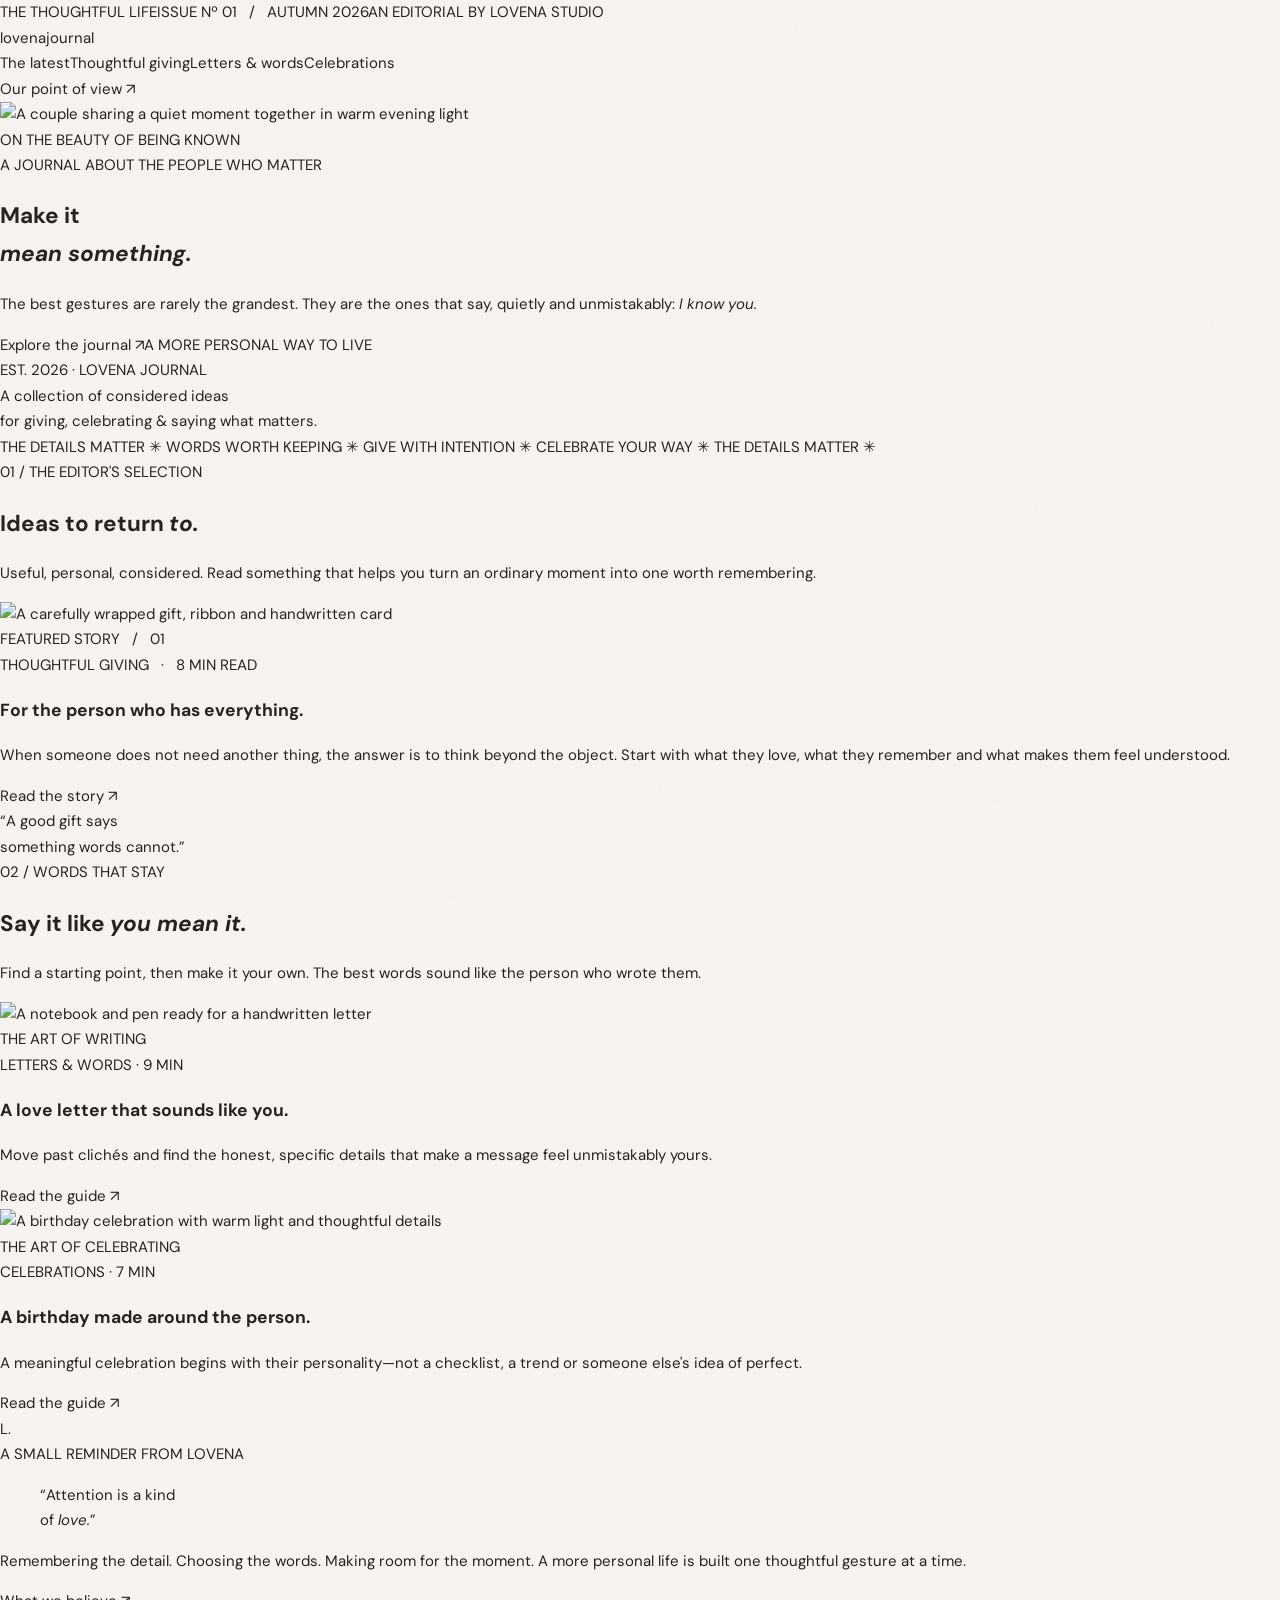
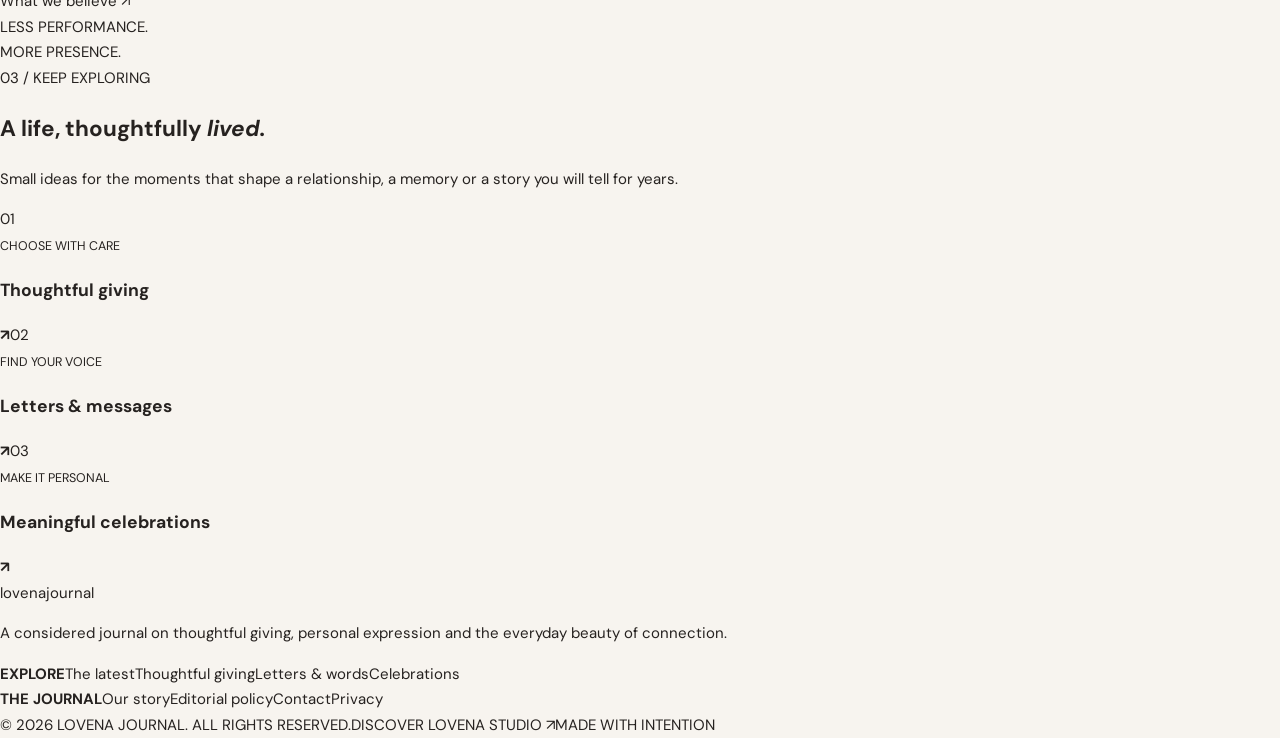
==== commit f7b5e5da: "Rebuild Lovena Journal homepage as a distinctive editorial magazine" ====
--- a/blog/index.html
+++ b/blog/index.html
@@ -2,72 +2,54 @@
 <html lang="en">
 <head>
 <meta charset="utf-8"><meta name="viewport" content="width=device-width,initial-scale=1">
-<title>Lovena Journal — The Art of Making It Personal</title>
-<meta name="description" content="A considered journal of thoughtful gifts, heartfelt words and meaningful ways to celebrate the people who matter. Discover practical ideas and inspiration from Lovena Journal.">
+<title>Lovena Journal — Stories for a More Thoughtful Life</title>
+<meta name="description" content="An independent-minded journal on thoughtful giving, meaningful celebrations, personal letters and the little details that bring people closer.">
 <meta name="robots" content="index,follow,max-image-preview:large">
 <link rel="canonical" href="https://flaviosilva-create.github.io/lovena-studio/blog/">
-<meta name="theme-color" content="#f7f4ef">
-<meta property="og:type" content="website"><meta property="og:site_name" content="Lovena Journal"><meta property="og:title" content="Lovena Journal — The Art of Making It Personal"><meta property="og:description" content="Thoughtful gifts, heartfelt words and meaningful ways to celebrate the people who matter."><meta property="og:url" content="https://flaviosilva-create.github.io/lovena-studio/blog/"><meta property="og:image" content="https://images.unsplash.com/photo-1522673607200-164d1b6ce486?auto=format&fit=crop&w=1600&q=85">
-<link rel="preconnect" href="https://fonts.googleapis.com"><link rel="preconnect" href="https://fonts.gstatic.com" crossorigin><link rel="preconnect" href="https://images.unsplash.com">
-<link href="./styles.css" rel="stylesheet">
-<script type="application/ld+json">{"@context":"https://schema.org","@type":"Blog","name":"Lovena Journal","url":"https://flaviosilva-create.github.io/lovena-studio/blog/","description":"A considered journal of thoughtful gifts, heartfelt words and meaningful ways to celebrate the people who matter.","publisher":{"@type":"Organization","name":"Lovena Studio","url":"https://flaviosilva-create.github.io/lovena-studio/"}}</script>
+<meta name="theme-color" content="#f4f0e9">
+<meta property="og:type" content="website"><meta property="og:site_name" content="Lovena Journal"><meta property="og:title" content="Lovena Journal — Stories for a More Thoughtful Life"><meta property="og:description" content="Thoughtful giving, meaningful celebrations and words worth keeping."><meta property="og:url" content="https://flaviosilva-create.github.io/lovena-studio/blog/"><meta property="og:image" content="https://images.unsplash.com/photo-1522673607200-164d1b6ce486?auto=format&fit=crop&w=1600&q=85">
+<link rel="preconnect" href="https://fonts.googleapis.com"><link rel="preconnect" href="https://fonts.gstatic.com" crossorigin><link rel="preconnect" href="https://images.unsplash.com"><link href="./styles.css" rel="stylesheet">
+<script type="application/ld+json">{"@context":"https://schema.org","@type":"Blog","name":"Lovena Journal","url":"https://flaviosilva-create.github.io/lovena-studio/blog/","description":"An editorial journal on thoughtful giving, meaningful celebrations, personal letters and everyday connection.","publisher":{"@type":"Organization","name":"Lovena Studio","url":"https://flaviosilva-create.github.io/lovena-studio/"}}</script>
 </head>
-<body>
-<div class="announcement">A journal for the moments that make a life</div>
-<header class="site-header">
- <div class="wrap masthead">
-  <div class="header-note">VOL. 01 &nbsp; / &nbsp; THE THOUGHTFUL LIFE</div>
-  <a class="brand" href="./" aria-label="Lovena Journal home"><span class="brand-word">lovena</span><span class="brand-divider">/</span><span class="brand-journal">Journal</span></a>
-  <div class="header-note right">NOTES ON LOVE, GIVING &amp; EVERYDAY BEAUTY</div>
- </div>
- <nav class="main-nav wrap" aria-label="Main navigation">
-  <a href="./index.html">The Journal</a><span class="nav-mark">✳</span><a href="#giving">Thoughtful Giving</a><span class="nav-mark">✳</span><a href="#words">Words &amp; Letters</a><span class="nav-mark">✳</span><a href="#celebrations">Celebrations</a><span class="nav-mark">✳</span><a href="./about.html">Our Story</a>
- </nav>
+<body class="journal-home">
+<div class="journal-topline"><span>THE THOUGHTFUL LIFE</span><span>ISSUE Nº 01 &nbsp; / &nbsp; AUTUMN 2026</span><span>AN EDITORIAL BY LOVENA STUDIO</span></div>
+<header class="journal-header">
+  <a class="journal-logo" href="./" aria-label="Lovena Journal home">lovena<span>journal</span></a>
+  <nav class="journal-nav" aria-label="Main navigation"><a href="#latest">The latest</a><a href="#giving">Thoughtful giving</a><a href="#words">Letters &amp; words</a><a href="#celebrate">Celebrations</a></nav>
+  <a class="journal-about" href="./about.html">Our point of view <span>↗</span></a>
 </header>
 <main>
- <section class="wrap hero" aria-labelledby="hero-title">
-  <div class="hero-copy">
-   <div class="kicker">The Lovena point of view</div>
-   <h1 class="display" id="hero-title">The art of making it <em>personal.</em></h1>
-   <p class="hero-deck">A thoughtful life is made of little things: a detail remembered, a letter kept, a day planned around someone you love. Find ideas for making those moments matter.</p>
-   <div class="hero-meta"><span>Thoughtful living</span><i class="meta-dot"></i><span>Ideas to keep</span><i class="meta-dot"></i><span>Est. 2026</span></div>
-   <a class="text-link" href="./thoughtful-gifts-for-someone-who-has-everything.html">Begin with a thoughtful gift <span>→</span></a>
-  </div>
-  <a class="hero-visual" href="./meaningful-birthday-ideas-for-your-partner.html" aria-label="Read meaningful birthday ideas for your partner">
-   <img src="https://images.unsplash.com/photo-1522673607200-164d1b6ce486?auto=format&fit=crop&w=1500&q=88" alt="A couple enjoying a quiet moment together outdoors" fetchpriority="high">
-   <span class="hero-label">A life, thoughtfully lived</span><span class="image-index">01 / 03</span><span class="image-caption">For the stories we make together.</span>
-  </a>
- </section>
- <div class="wrap issue-line"><span><strong>THE LOVENA JOURNAL</strong> &nbsp; — &nbsp; A COLLECTION OF CONSIDERED IDEAS</span><span>READ SLOWLY. KEEP WHAT MATTERS.</span></div>
-
- <section class="wrap section" id="giving">
-  <div class="section-top"><div><div class="kicker">The considered edit</div><h2 class="section-title">A little more meaning,<br><em>in the everyday.</em></h2></div><p class="section-intro">Good ideas are rarely about doing more. They are about noticing what matters and choosing with intention.</p></div>
-  <div class="feature-grid">
-   <article class="feature-story">
-    <a class="story-image" href="./thoughtful-gifts-for-someone-who-has-everything.html" aria-label="Read Thoughtful Gifts for Someone Who Has Everything"><img src="https://images.unsplash.com/photo-1513201099705-a9746e1e201f?auto=format&fit=crop&w=1000&q=85" alt="A carefully wrapped gift with a personal note" loading="lazy"></a>
-    <div class="story-copy"><span class="category">01 &nbsp; / &nbsp; Thoughtful giving</span><h3><a href="./thoughtful-gifts-for-someone-who-has-everything.html">The gift is not the thing. It is the thought behind it.</a></h3><p>For the person who seems to have everything, a better question is not what they need to own—but what would make them feel understood.</p><a class="text-link" href="./thoughtful-gifts-for-someone-who-has-everything.html">Read the story <span>→</span></a></div>
-   </article>
-   <aside class="side-edit"><div class="kicker">The reading list</div><h3>Three ways to make a moment matter.</h3><ol class="edit-list">
-    <li><a href="./how-to-write-a-heartfelt-love-letter.html">Find the words you really mean.</a><small>Letters &amp; words · 9 min</small></li>
-    <li><a href="./meaningful-birthday-ideas-for-your-partner.html">Celebrate the person, not the occasion.</a><small>Celebrations · 7 min</small></li>
-    <li><a href="./thoughtful-gifts-for-someone-who-has-everything.html">Choose with intention, not pressure.</a><small>Thoughtful giving · 8 min</small></li>
-   </ol><p class="side-note">“The details are where the meaning lives.”</p></aside>
-  </div>
- </section>
-
- <section class="editorial-break"><div class="wrap break-inner"><div><div class="break-kicker">A note from Lovena</div><h2 class="break-title">The most memorable things are often the most <em>personal.</em></h2><p class="break-copy">A familiar song. A photograph from an ordinary afternoon. The words someone needed to hear. We are here for the small gestures that become part of a shared story.</p></div><a class="break-link" href="https://flaviosilva-create.github.io/lovena-studio/">Discover Lovena Studio &nbsp; ↗</a></div></section>
-
- <section class="wrap section" id="words">
-  <div class="section-top"><div><div class="kicker">Words worth keeping</div><h2 class="section-title">Say it in your own <em>way.</em></h2></div><p class="section-intro">A few prompts and practical frameworks for expressing what matters—without losing the sound of your own voice.</p></div>
-  <div class="story-grid">
-   <article class="story-card"><a class="card-image" href="./how-to-write-a-heartfelt-love-letter.html"><img src="https://images.unsplash.com/photo-1455390582262-044c6f7a8f1e?auto=format&fit=crop&w=900&q=85" alt="Notebook and pen on a desk ready for a handwritten letter" loading="lazy"></a><div class="card-body"><div class="card-meta">Letters &amp; words &nbsp; / &nbsp; 9 min read</div><h3><a href="./how-to-write-a-heartfelt-love-letter.html">A love letter that sounds like you.</a></h3><p>Start with one true detail, explain why it stays with you, and let the rest follow.</p><a class="card-read" href="./how-to-write-a-heartfelt-love-letter.html">Read the guide <span>→</span></a></div></article>
-   <article class="story-card" id="celebrations"><a class="card-image" href="./meaningful-birthday-ideas-for-your-partner.html"><img src="https://images.unsplash.com/photo-1530103862676-de8c9debad1d?auto=format&fit=crop&w=900&q=85" alt="A warm birthday celebration with thoughtful details" loading="lazy"></a><div class="card-body"><div class="card-meta">Celebrations &nbsp; / &nbsp; 7 min read</div><h3><a href="./meaningful-birthday-ideas-for-your-partner.html">A birthday made around the person.</a></h3><p>Choose a celebration that fits their personality, pace and idea of a good day.</p><a class="card-read" href="./meaningful-birthday-ideas-for-your-partner.html">Read the guide <span>→</span></a></div></article>
-   <article class="story-card"><a class="card-image" href="./thoughtful-gifts-for-someone-who-has-everything.html"><img src="https://images.unsplash.com/photo-1513201099705-a9746e1e201f?auto=format&fit=crop&w=900&q=85" alt="A simple wrapped gift presented with care" loading="lazy"></a><div class="card-body"><div class="card-meta">Thoughtful giving &nbsp; / &nbsp; 8 min read</div><h3><a href="./thoughtful-gifts-for-someone-who-has-everything.html">For the person who has everything.</a></h3><p>Thoughtful ways to give something meaningful without adding unnecessary clutter.</p><a class="card-read" href="./thoughtful-gifts-for-someone-who-has-everything.html">Read the guide <span>→</span></a></div></article>
-  </div>
- </section>
-
- <section class="wrap section" style="padding-top:0"><div class="topics" aria-label="Journal themes"><a class="topic" href="#giving"><small>01 — The art of giving</small><h3>Thoughtful gifts</h3></a><a class="topic" href="#words"><small>02 — The right words</small><h3>Letters &amp; messages</h3></a><a class="topic" href="#celebrations"><small>03 — The moments</small><h3>Celebrations</h3></a><a class="topic" href="./about.html"><small>04 — Our perspective</small><h3>The Lovena story</h3></a></div></section>
+<section class="cover-story">
+ <div class="cover-image"><img src="https://images.unsplash.com/photo-1522673607200-164d1b6ce486?auto=format&fit=crop&w=1800&q=90" alt="A couple sharing a quiet moment together in warm evening light" fetchpriority="high"><span class="cover-image-note">ON THE BEAUTY OF BEING KNOWN</span></div>
+ <div class="cover-copy">
+  <div class="cover-eyebrow"><span class="eyebrow-line"></span> A JOURNAL ABOUT THE PEOPLE WHO MATTER</div>
+  <h1>Make it<br><em>mean something.</em></h1>
+  <p class="cover-deck">The best gestures are rarely the grandest. They are the ones that say, quietly and unmistakably: <em>I know you.</em></p>
+  <div class="cover-bottom"><a class="cover-cta" href="./thoughtful-gifts-for-someone-who-has-everything.html">Explore the journal <span>↗</span></a><span class="cover-index">A MORE PERSONAL WAY TO LIVE<br>EST. 2026 · LOVENA JOURNAL</span></div>
+ </div>
+ <div class="cover-side-note">A collection of considered ideas<br>for giving, celebrating &amp; saying what matters.</div>
+</section>
+<div class="journal-marquee" aria-label="Journal themes"><div>THE DETAILS MATTER <span>✳</span> WORDS WORTH KEEPING <span>✳</span> GIVE WITH INTENTION <span>✳</span> CELEBRATE YOUR WAY <span>✳</span> THE DETAILS MATTER <span>✳</span></div></div>
+<section class="journal-section latest-section" id="latest">
+ <div class="journal-section-head"><div><div class="journal-eyebrow">01 / THE EDITOR'S SELECTION</div><h2>Ideas to return <em>to.</em></h2></div><p>Useful, personal, considered. Read something that helps you turn an ordinary moment into one worth remembering.</p></div>
+ <div class="lead-feature" id="giving">
+  <a class="lead-photo" href="./thoughtful-gifts-for-someone-who-has-everything.html"><img src="https://images.unsplash.com/photo-1513201099705-a9746e1e201f?auto=format&fit=crop&w=1300&q=88" alt="A carefully wrapped gift, ribbon and handwritten card" loading="lazy"><span class="photo-number">FEATURED STORY &nbsp; / &nbsp; 01</span></a>
+  <div class="lead-text"><div class="journal-eyebrow">THOUGHTFUL GIVING &nbsp; · &nbsp; 8 MIN READ</div><h3><a href="./thoughtful-gifts-for-someone-who-has-everything.html">For the person who has everything.</a></h3><p>When someone does not need another thing, the answer is to think beyond the object. Start with what they love, what they remember and what makes them feel understood.</p><a class="journal-read-link" href="./thoughtful-gifts-for-someone-who-has-everything.html">Read the story <span>↗</span></a><div class="lead-quote">“A good gift says<br>something words cannot.”</div></div>
+ </div>
+</section>
+<section class="journal-section stories-section" id="words">
+ <div class="journal-section-head"><div><div class="journal-eyebrow">02 / WORDS THAT STAY</div><h2>Say it like <em>you mean it.</em></h2></div><p>Find a starting point, then make it your own. The best words sound like the person who wrote them.</p></div>
+ <div class="journal-story-grid">
+  <article class="journal-story story-letter"><a class="journal-story-image" href="./how-to-write-a-heartfelt-love-letter.html"><img src="https://images.unsplash.com/photo-1455390582262-044c6f7a8f1e?auto=format&fit=crop&w=1100&q=88" alt="A notebook and pen ready for a handwritten letter" loading="lazy"><span>THE ART OF WRITING</span></a><div class="journal-story-copy"><div class="journal-eyebrow">LETTERS &amp; WORDS · 9 MIN</div><h3><a href="./how-to-write-a-heartfelt-love-letter.html">A love letter that sounds like you.</a></h3><p>Move past clichés and find the honest, specific details that make a message feel unmistakably yours.</p><a class="journal-read-link" href="./how-to-write-a-heartfelt-love-letter.html">Read the guide <span>↗</span></a></div></article>
+  <article class="journal-story story-birthday" id="celebrate"><a class="journal-story-image" href="./meaningful-birthday-ideas-for-your-partner.html"><img src="https://images.unsplash.com/photo-1530103862676-de8c9debad1d?auto=format&fit=crop&w=1100&q=88" alt="A birthday celebration with warm light and thoughtful details" loading="lazy"><span>THE ART OF CELEBRATING</span></a><div class="journal-story-copy"><div class="journal-eyebrow">CELEBRATIONS · 7 MIN</div><h3><a href="./meaningful-birthday-ideas-for-your-partner.html">A birthday made around the person.</a></h3><p>A meaningful celebration begins with their personality—not a checklist, a trend or someone else's idea of perfect.</p><a class="journal-read-link" href="./meaningful-birthday-ideas-for-your-partner.html">Read the guide <span>↗</span></a></div></article>
+ </div>
+</section>
+<section class="journal-manifesto"><div class="manifesto-ornament">L.</div><div class="manifesto-inner"><div class="journal-eyebrow">A SMALL REMINDER FROM LOVENA</div><blockquote>“Attention is a kind<br>of <em>love.</em>”</blockquote><p>Remembering the detail. Choosing the words. Making room for the moment. A more personal life is built one thoughtful gesture at a time.</p><a href="./about.html">What we believe <span>↗</span></a></div><div class="manifesto-caption">LESS PERFORMANCE.<br>MORE PRESENCE.</div></section>
+<section class="journal-section journal-last-section">
+ <div class="journal-section-head"><div><div class="journal-eyebrow">03 / KEEP EXPLORING</div><h2>A life, thoughtfully <em>lived.</em></h2></div><p>Small ideas for the moments that shape a relationship, a memory or a story you will tell for years.</p></div>
+ <div class="journal-topic-grid"><a href="#giving"><span>01</span><div><small>CHOOSE WITH CARE</small><h3>Thoughtful giving</h3></div><b>↗</b></a><a href="#words"><span>02</span><div><small>FIND YOUR VOICE</small><h3>Letters &amp; messages</h3></div><b>↗</b></a><a href="#celebrate"><span>03</span><div><small>MAKE IT PERSONAL</small><h3>Meaningful celebrations</h3></div><b>↗</b></a></div>
+</section>
 </main>
-<footer class="site-footer"><div class="wrap"><div class="footer-main"><div><a class="footer-brand" href="./">lovena<span> journal</span></a><p class="footer-deck">Thoughtful ideas for meaningful connection. A publication by Lovena Studio.</p></div><div class="footer-col"><strong>Explore</strong><a href="./index.html">The Journal</a><a href="./thoughtful-gifts-for-someone-who-has-everything.html">Thoughtful Giving</a><a href="./how-to-write-a-heartfelt-love-letter.html">Letters &amp; Words</a><a href="./meaningful-birthday-ideas-for-your-partner.html">Celebrations</a></div><div class="footer-col"><strong>Information</strong><a href="./about.html">About Lovena Journal</a><a href="./editorial-policy.html">Editorial Policy</a><a href="./contact.html">Contact</a><a href="./privacy.html">Privacy Policy</a><a href="https://flaviosilva-create.github.io/lovena-studio/">Lovena Studio ↗</a></div></div><div class="footer-bottom"><span>© <span id="year">2026</span> Lovena Journal. All rights reserved.</span><span>MADE WITH INTENTION · READ WITH CURIOSITY</span></div></div></footer>
-<script>document.getElementById('year').textContent=new Date().getFullYear()</script>
+<footer class="journal-footer"><div class="journal-footer-main"><div class="journal-footer-brand"><a href="./">lovena<span>journal</span></a><p>A considered journal on thoughtful giving, personal expression and the everyday beauty of connection.</p></div><div class="journal-footer-links"><div><strong>EXPLORE</strong><a href="#latest">The latest</a><a href="#giving">Thoughtful giving</a><a href="#words">Letters &amp; words</a><a href="#celebrate">Celebrations</a></div><div><strong>THE JOURNAL</strong><a href="./about.html">Our story</a><a href="./editorial-policy.html">Editorial policy</a><a href="./contact.html">Contact</a><a href="./privacy.html">Privacy</a></div></div></div><div class="journal-footer-bottom"><span>© <span id="journalYear">2026</span> LOVENA JOURNAL. ALL RIGHTS RESERVED.</span><a href="https://flaviosilva-create.github.io/lovena-studio/">DISCOVER LOVENA STUDIO ↗</a><span>MADE WITH INTENTION</span></div></footer>
+<script>document.getElementById('journalYear').textContent=new Date().getFullYear()</script>
 </body></html>
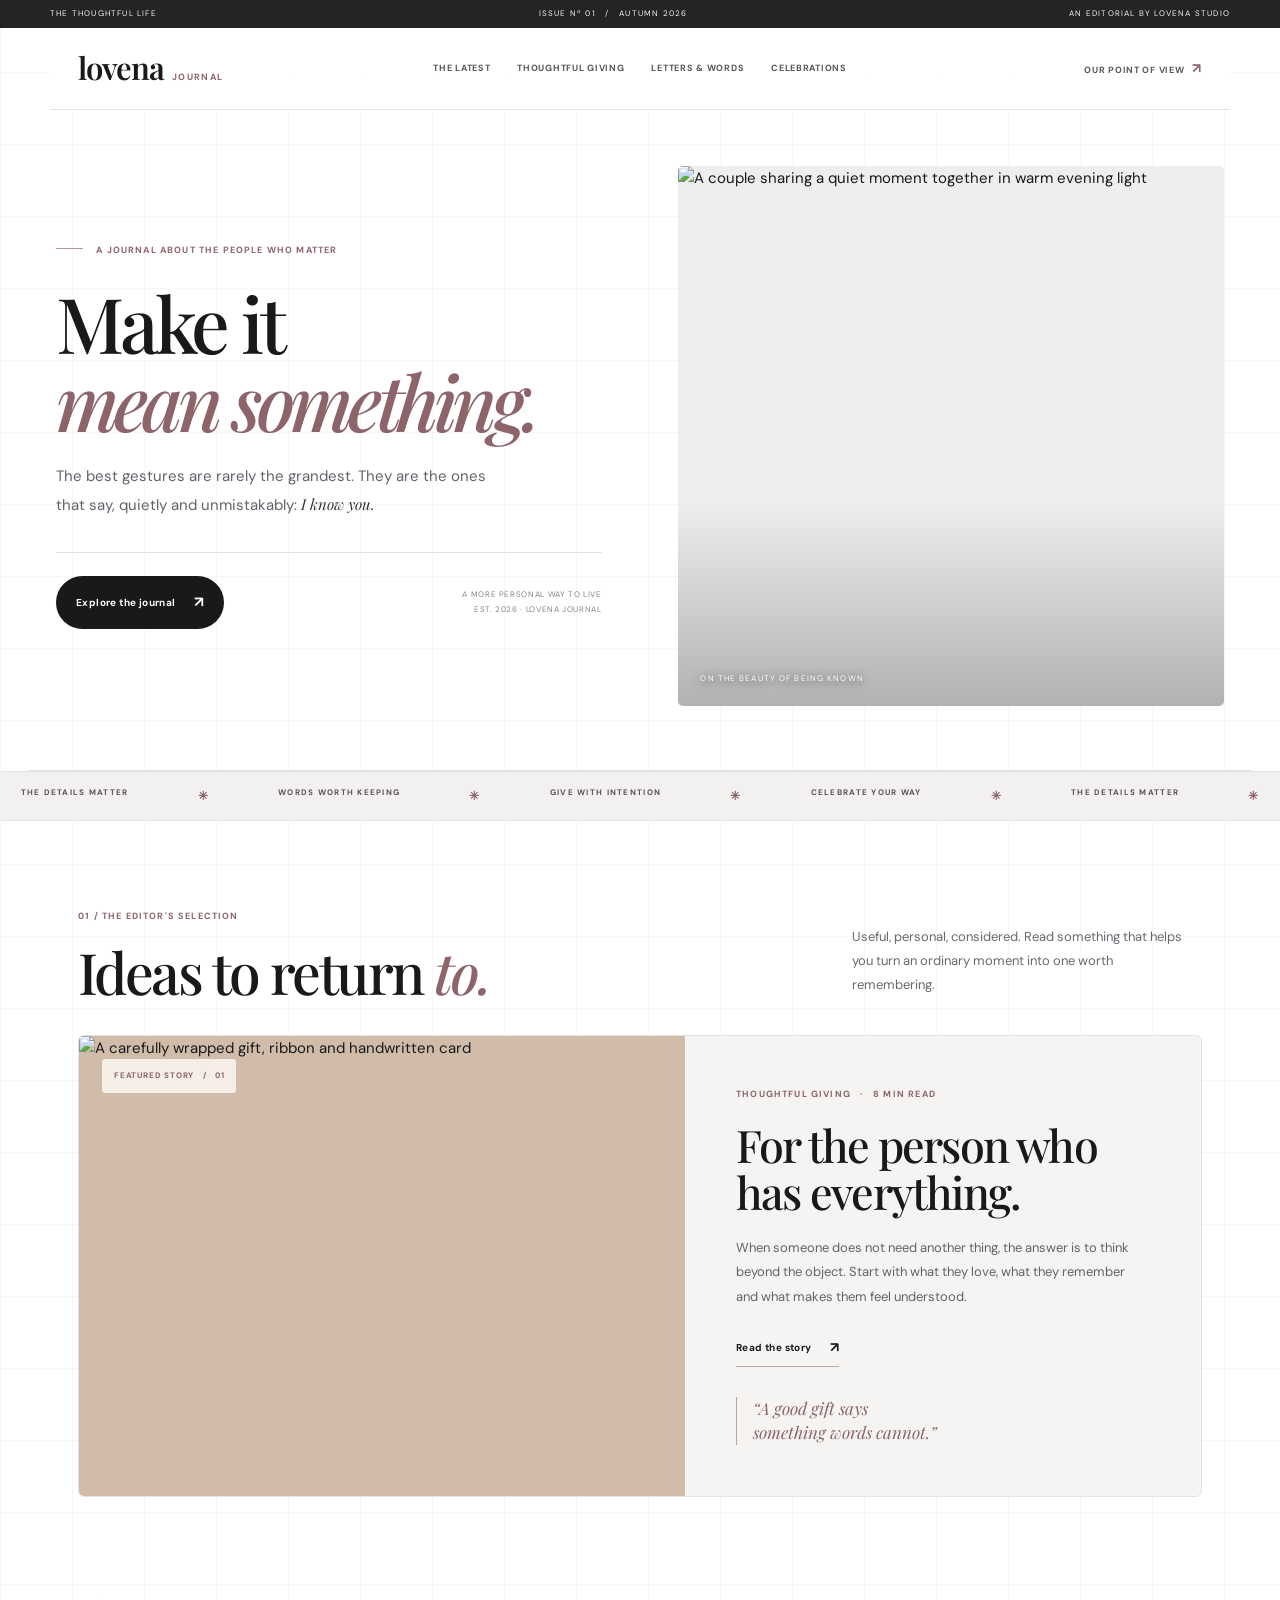
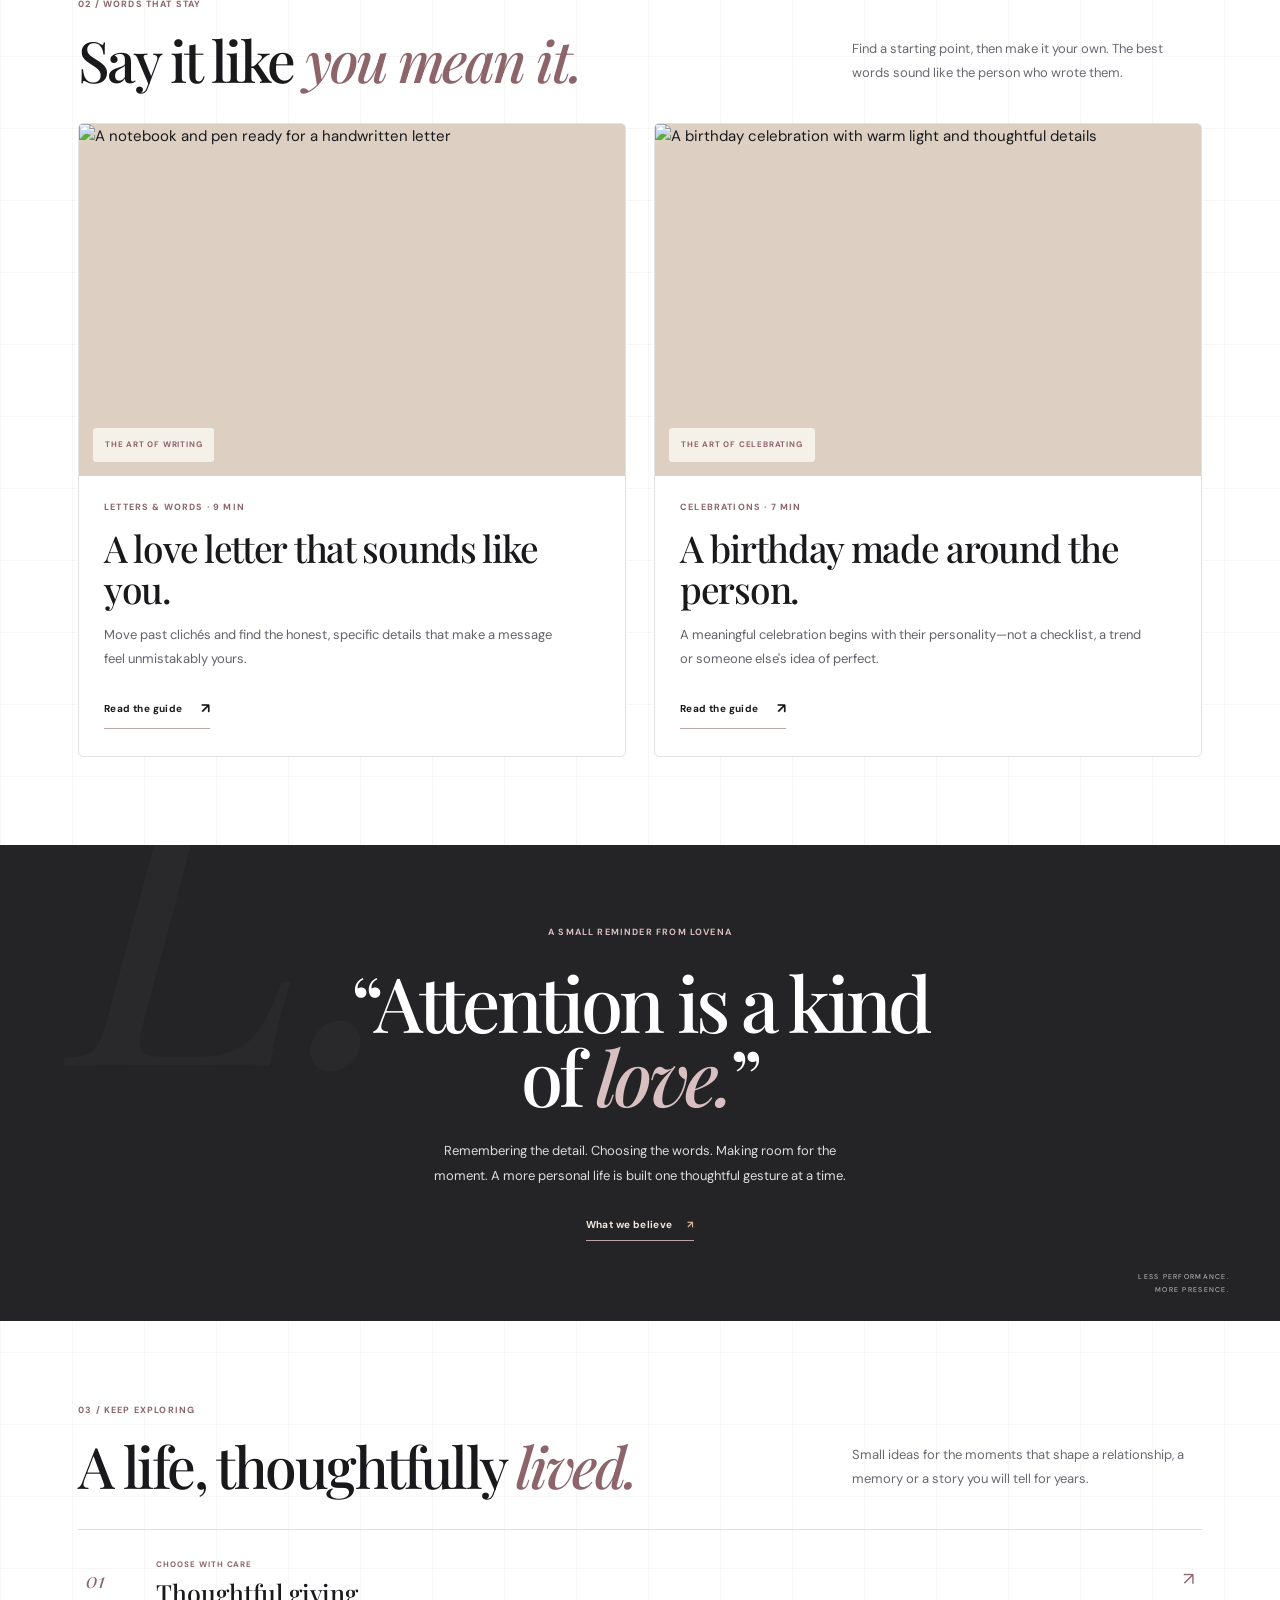
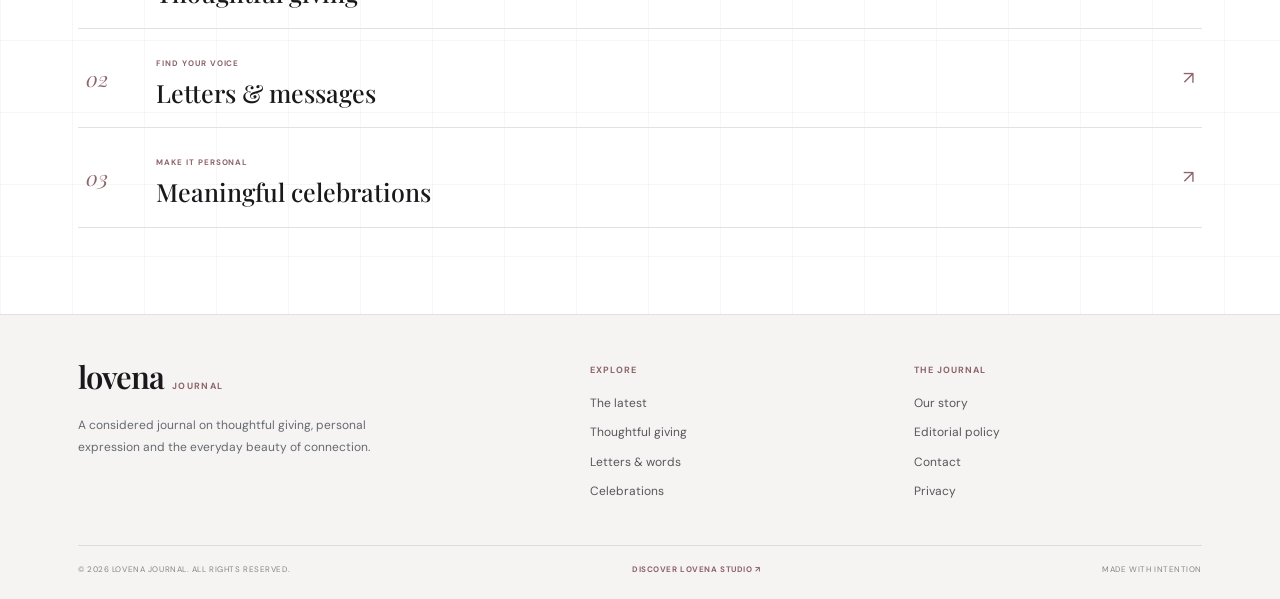
==== commit 367dc029: "Refresh Lovena Journal homepage stylesheet cache" ====
--- a/blog/index.html
+++ b/blog/index.html
@@ -8,7 +8,7 @@
 <link rel="canonical" href="https://flaviosilva-create.github.io/lovena-studio/blog/">
 <meta name="theme-color" content="#f4f0e9">
 <meta property="og:type" content="website"><meta property="og:site_name" content="Lovena Journal"><meta property="og:title" content="Lovena Journal — Stories for a More Thoughtful Life"><meta property="og:description" content="Thoughtful giving, meaningful celebrations and words worth keeping."><meta property="og:url" content="https://flaviosilva-create.github.io/lovena-studio/blog/"><meta property="og:image" content="https://images.unsplash.com/photo-1522673607200-164d1b6ce486?auto=format&fit=crop&w=1600&q=85">
-<link rel="preconnect" href="https://fonts.googleapis.com"><link rel="preconnect" href="https://fonts.gstatic.com" crossorigin><link rel="preconnect" href="https://images.unsplash.com"><link href="./styles.css" rel="stylesheet">
+<link rel="preconnect" href="https://fonts.googleapis.com"><link rel="preconnect" href="https://fonts.gstatic.com" crossorigin><link rel="preconnect" href="https://images.unsplash.com"><link href="./styles.css?v=20261030-brand-refinement" rel="stylesheet">
 <script type="application/ld+json">{"@context":"https://schema.org","@type":"Blog","name":"Lovena Journal","url":"https://flaviosilva-create.github.io/lovena-studio/blog/","description":"An editorial journal on thoughtful giving, meaningful celebrations, personal letters and everyday connection.","publisher":{"@type":"Organization","name":"Lovena Studio","url":"https://flaviosilva-create.github.io/lovena-studio/"}}</script>
 </head>
 <body class="journal-home">
--- a/blog/styles.css
+++ b/blog/styles.css
@@ -141,3 +141,131 @@
 @media(max-width:1000px){.wrap{width:min(100% - 44px,850px)}.hero{gap:35px}.feature-grid{grid-template-columns:1fr}.feature-story{min-height:310px}.side-edit{padding:23px}.edit-list{display:grid;grid-template-columns:repeat(3,1fr);gap:15px}.edit-list li{border-top:1px solid #d9cfc3}.side-note{margin-top:15px}.article-content-grid{grid-template-columns:150px minmax(0,1fr);gap:30px}.article-rail-empty{display:none}}
 @media(max-width:700px){.wrap{width:calc(100% - 34px)}.announcement{font-size:8px;letter-spacing:.13em}.masthead{grid-template-columns:1fr;justify-items:center;gap:7px;padding:19px 0 16px;min-height:0}.header-note{display:none}.brand-word{font-size:36px}.main-nav{gap:0;justify-content:space-between;min-height:42px;overflow-x:auto;white-space:nowrap}.main-nav a{font-size:8px;letter-spacing:.1em}.hero{grid-template-columns:1fr;padding:34px 0 39px;gap:25px}.hero-copy{padding:0 3px}.display{font-size:clamp(43px,12vw,60px)}.hero-deck{font-size:13px}.hero-visual{min-height:360px}.issue-line{font-size:8px;letter-spacing:.11em}.section{padding:51px 0}.section-top{display:block;margin-bottom:22px}.section-intro{margin-top:13px}.feature-story{grid-template-columns:1fr}.story-image{min-height:275px}.story-copy{padding:24px}.side-edit{padding:23px}.edit-list{grid-template-columns:1fr}.story-grid{grid-template-columns:1fr;gap:32px}.card-image{aspect-ratio:1.35/1}.story-card h3{font-size:27px}.editorial-break{padding:42px 0}.break-inner{grid-template-columns:1fr}.break-link{justify-self:start}.topics{grid-template-columns:repeat(2,1fr)}.topic:nth-child(2){border-right:0}.topic:nth-child(-n+2){border-bottom:1px solid var(--line)}.footer-main{grid-template-columns:1fr 1fr;gap:28px}.footer-main>div:first-child{grid-column:1/-1}.footer-bottom{flex-direction:column;gap:7px}.article-shell{padding:24px 0 60px}.article-hero{grid-template-columns:1fr;gap:22px;padding-bottom:28px}.article-heading{padding:0}.article-heading h1{font-size:clamp(40px,11vw,54px)}.article-deck{font-size:13px}.article-cover{aspect-ratio:1.28/1}.article-content-grid{display:block;padding-top:28px}.article-aside{position:static;display:flex;gap:13px;align-items:center;flex-wrap:wrap;margin-bottom:22px}.aside-rule{display:none}.aside-note,.aside-details{display:none}.articlebody{font-size:14px;line-height:1.9}.articlebody h2{font-size:29px;margin-top:38px}.articlebody>p:first-child:first-letter{font-size:49px}.simple-shell{padding:48px 0 65px}.simple-intro h1{font-size:43px}.simple-copy{font-size:13px}}
 @media(prefers-reduced-motion:reduce){html{scroll-behavior:auto}*,*:before,*:after{transition:none!important;animation:none!important}}
+
+
+/* LOVENA JOURNAL — DISTINCT EDITORIAL HOMEPAGE */
+.journal-home{--paper:#f4f0e9;--paper-deep:#e8dfd4;--ink:#2b2421;--wine:#743d46;--wine-dark:#38272a;--gold:#b99a76;background:var(--paper);font-family:var(--sans)}
+.journal-home:before{opacity:.045}
+.journal-topline{height:30px;padding:0 4.2%;display:flex;align-items:center;justify-content:space-between;background:#332528;color:#e9ddd0;font-size:8px;letter-spacing:.2em}
+.journal-header{width:100%;display:grid;grid-template-columns:1fr auto 1fr;align-items:center;padding:22px 4.2%;background:var(--paper);border-bottom:1px solid #d8cec3}
+.journal-logo,.journal-footer-brand>a{display:inline-flex;align-items:baseline;gap:8px;font:500 35px/.9 var(--serif);letter-spacing:-1.8px;color:var(--ink)}
+.journal-logo span,.journal-footer-brand>a span{font:italic 11px var(--sans);letter-spacing:.19em;text-transform:uppercase;color:var(--wine)}
+.journal-nav{display:flex;gap:27px;align-items:center}
+.journal-nav a,.journal-about{font-size:9px;font-weight:700;letter-spacing:.13em;text-transform:uppercase;color:#625752;white-space:nowrap}
+.journal-nav a:hover,.journal-about:hover{color:var(--wine)}
+.journal-about{justify-self:end}.journal-about span{font-size:14px;color:var(--wine);margin-left:5px}
+.cover-story{position:relative;min-height:640px;display:grid;grid-template-columns:1.05fr .95fr;background:#e9e0d6;border-bottom:1px solid #d6c9bd}
+.cover-image{position:relative;min-height:640px;overflow:hidden;background:#b5a294}
+.cover-image:after{content:"";position:absolute;inset:0;background:linear-gradient(90deg,rgba(28,19,18,.03),rgba(28,19,18,.12))}
+.cover-image img{width:100%;height:100%;position:absolute;inset:0;object-fit:cover;object-position:center;filter:saturate(.72)}
+.cover-image-note{position:absolute;bottom:27px;left:31px;z-index:1;color:white;font-size:8px;letter-spacing:.2em;text-shadow:0 1px 8px #322}
+.cover-copy{display:flex;flex-direction:column;justify-content:center;align-items:flex-start;padding:72px clamp(35px,6.2vw,100px) 75px clamp(34px,5.2vw,78px);position:relative}
+.cover-eyebrow,.journal-eyebrow{font-size:8px;font-weight:700;letter-spacing:.2em;line-height:1.7;color:var(--wine);text-transform:uppercase}
+.eyebrow-line{display:inline-block;width:27px;height:1px;background:var(--gold);vertical-align:middle;margin:0 10px 3px 0}
+.cover-copy h1{font:500 clamp(55px,6.3vw,94px)/.98 var(--serif);letter-spacing:-.065em;margin:31px 0 25px;color:#312624}
+.cover-copy h1 em{font-weight:500;color:var(--wine);letter-spacing:-.07em}
+.cover-deck{font:400 17px/1.8 var(--serif);color:#625650;max-width:400px;margin:0}
+.cover-deck em{color:var(--wine)}
+.cover-bottom{display:flex;align-items:flex-end;justify-content:space-between;gap:25px;width:100%;margin-top:42px;padding-top:20px;border-top:1px solid #d1c2b5}
+.cover-cta{display:inline-flex;align-items:center;gap:18px;padding:14px 18px;background:var(--wine);color:#fff7f0;font-size:9px;font-weight:700;letter-spacing:.13em;text-transform:uppercase;transition:background .2s}
+.cover-cta:hover{background:#4e2d33;color:white}.cover-cta span{font-size:15px}
+.cover-index{font-size:7px;line-height:1.9;letter-spacing:.13em;color:#82736b;text-align:right}
+.cover-side-note{position:absolute;right:3.7%;bottom:17px;font:italic 10px/1.6 var(--serif);color:#88766a;text-align:right}
+.journal-marquee{overflow:hidden;background:var(--wine);color:#f4e9dd;white-space:nowrap;padding:13px 0}
+.journal-marquee>div{display:flex;justify-content:space-around;gap:28px;font-size:8px;font-weight:700;letter-spacing:.22em}
+.journal-marquee span{color:#d7b893;font-size:12px}
+.journal-section{width:min(1210px,calc(100% - 100px));margin:0 auto;padding:105px 0}
+.journal-section-head{display:grid;grid-template-columns:1fr minmax(240px,350px);gap:35px;align-items:end;margin-bottom:44px}
+.journal-section-head h2{font:500 clamp(40px,5vw,67px)/1.04 var(--serif);letter-spacing:-.055em;margin:17px 0 0}
+.journal-section-head h2 em{color:var(--wine);font-weight:500}
+.journal-section-head>p{font-size:12px;line-height:1.9;color:#776b64;margin:0 0 4px;max-width:340px}
+.lead-feature{display:grid;grid-template-columns:1.15fr .85fr;min-height:470px;background:#e9e1d7}
+.lead-photo{position:relative;min-height:470px;overflow:hidden;background:#d0bca8}
+.lead-photo img{width:100%;height:100%;position:absolute;inset:0;object-fit:cover;transition:transform .8s}
+.lead-photo:hover img,.journal-story-image:hover img{transform:scale(1.035)}
+.photo-number{position:absolute;left:23px;top:23px;padding:10px 12px;background:rgba(247,242,234,.94);font-size:8px;letter-spacing:.15em;color:var(--wine);font-weight:700}
+.lead-text{padding:clamp(30px,5vw,70px);display:flex;align-items:flex-start;flex-direction:column;justify-content:center;position:relative}
+.lead-text h3{font:500 clamp(35px,4vw,53px)/1.04 var(--serif);letter-spacing:-.045em;margin:20px 0}
+.lead-text h3 a:hover,.journal-story h3 a:hover{color:var(--wine)}
+.lead-text>p{font-size:12px;line-height:2;color:#71645d;margin:0;max-width:400px}
+.journal-read-link{display:inline-flex;align-items:center;gap:18px;margin-top:26px;padding-bottom:7px;border-bottom:1px solid var(--wine);color:var(--wine);font-size:8px;font-weight:700;letter-spacing:.17em;text-transform:uppercase}
+.journal-read-link span{font-size:14px;transition:transform .2s}.journal-read-link:hover span{transform:translate(3px,-3px)}
+.lead-quote{font:italic 18px/1.4 var(--serif);color:#9a8275;margin-top:40px;padding-left:16px;border-left:1px solid var(--gold)}
+.stories-section{padding-top:5px}
+.journal-story-grid{display:grid;grid-template-columns:1fr 1fr;gap:40px}
+.journal-story{min-width:0}
+.journal-story-image{position:relative;display:block;aspect-ratio:1.38/1;overflow:hidden;background:#ddd0c3}
+.journal-story-image img{width:100%;height:100%;object-fit:cover;transition:transform .8s}
+.journal-story-image>span{position:absolute;bottom:17px;left:17px;background:rgba(247,242,234,.95);padding:10px 12px;color:var(--wine);font-size:7px;font-weight:700;letter-spacing:.16em}
+.journal-story-copy{padding:24px 0 0;max-width:540px}
+.journal-story-copy h3{font:500 clamp(29px,3.6vw,45px)/1.1 var(--serif);letter-spacing:-.04em;margin:13px 0}
+.journal-story-copy>p{max-width:470px;color:#756961;font-size:12px;line-height:1.9;margin:0}
+.journal-manifesto{position:relative;overflow:hidden;background:#38272a;color:#f3e9dd;padding:92px max(50px,calc((100% - 1210px)/2));min-height:420px;display:flex;align-items:center;justify-content:center;text-align:center}
+.manifesto-inner{position:relative;z-index:1;max-width:640px}
+.manifesto-inner .journal-eyebrow{color:#d4b494}
+.manifesto-inner blockquote{font:500 clamp(54px,7.5vw,88px)/.98 var(--serif);letter-spacing:-.055em;margin:25px 0}
+.manifesto-inner blockquote em{color:#d5b69a}
+.manifesto-inner>p{max-width:440px;margin:0 auto;color:#d9c9c1;font-size:12px;line-height:1.95}
+.manifesto-inner>a{display:inline-block;margin-top:28px;padding-bottom:7px;border-bottom:1px solid #b99a76;color:#f3e9dd;font-size:8px;font-weight:700;letter-spacing:.17em;text-transform:uppercase}
+.manifesto-inner>a span{margin-left:12px;color:#d5b69a}
+.manifesto-ornament{position:absolute;left:6%;top:-145px;font:italic 400px/1 var(--serif);color:rgba(255,255,255,.035)}
+.manifesto-caption{position:absolute;right:4%;bottom:25px;font-size:7px;line-height:1.9;letter-spacing:.18em;color:#bdaaa0;text-align:right}
+.journal-last-section{padding-top:95px;padding-bottom:100px}
+.journal-topic-grid{border-top:1px solid #d6cbc0}
+.journal-topic-grid>a{display:grid;grid-template-columns:65px 1fr 30px;align-items:center;gap:20px;padding:22px 8px;border-bottom:1px solid #d6cbc0;transition:padding .25s,background .25s}
+.journal-topic-grid>a:hover{padding-left:18px;background:#eee7de}
+.journal-topic-grid>a>span{font:italic 21px var(--serif);color:#a98c72}
+.journal-topic-grid small{font-size:7px;letter-spacing:.17em;color:var(--wine);font-weight:700}
+.journal-topic-grid h3{font:500 26px/1.15 var(--serif);margin:4px 0 0}
+.journal-topic-grid b{font-size:18px;color:var(--wine);font-weight:400;text-align:right}
+.journal-footer{background:#e9e1d7;padding:55px max(50px,calc((100% - 1210px)/2)) 23px}
+.journal-footer-main{display:grid;grid-template-columns:.85fr 1.15fr;gap:80px;padding-bottom:44px}
+.journal-footer-brand>p{max-width:300px;color:#766b63;font-size:11px;line-height:1.9;margin-top:18px}
+.journal-footer-links{display:grid;grid-template-columns:1fr 1fr;gap:35px}
+.journal-footer-links strong{display:block;color:var(--wine);font-size:8px;letter-spacing:.18em;margin-bottom:15px}
+.journal-footer-links a{display:block;color:#5e534d;font-size:11px;margin:9px 0}
+.journal-footer-links a:hover{color:var(--wine)}
+.journal-footer-bottom{display:flex;justify-content:space-between;gap:18px;border-top:1px solid #d2c6ba;padding-top:17px;color:#83766c;font-size:7px;letter-spacing:.14em}
+.journal-footer-bottom a{color:var(--wine);font-weight:700}
+@media(max-width:950px){.journal-header{grid-template-columns:1fr auto;gap:20px}.journal-nav{grid-column:1/-1;grid-row:2;justify-content:center;padding-top:16px;border-top:1px solid #d8cec3}.journal-about{grid-column:2;grid-row:1}.cover-story{min-height:560px;grid-template-columns:1fr 1fr}.cover-image{min-height:560px}.cover-copy{padding:45px 30px}.cover-copy h1{font-size:clamp(49px,7vw,70px)}.cover-side-note{display:none}.journal-section{width:calc(100% - 60px);padding:75px 0}.lead-feature{min-height:390px}.lead-photo{min-height:390px}.lead-text{padding:30px}.journal-footer{padding-left:30px;padding-right:30px}}
+@media(max-width:650px){.journal-topline{padding:0 17px;height:27px;justify-content:center}.journal-topline span:first-child,.journal-topline span:last-child{display:none}.journal-header{padding:18px 18px 0;grid-template-columns:1fr auto;gap:14px}.journal-logo{font-size:32px}.journal-logo span{font-size:9px}.journal-nav{grid-column:1/-1;grid-row:2;justify-content:flex-start;overflow-x:auto;gap:22px;padding:14px 0 13px;white-space:nowrap}.journal-nav a{font-size:8px}.journal-about{font-size:7px;letter-spacing:.08em}.cover-story{display:flex;flex-direction:column-reverse;min-height:0}.cover-copy{padding:45px 23px 35px}.cover-copy h1{font-size:clamp(54px,14vw,76px);margin:22px 0 18px}.cover-deck{font-size:16px;line-height:1.75}.cover-bottom{margin-top:30px;gap:10px}.cover-cta{padding:13px 12px;font-size:8px}.cover-index{font-size:6px}.cover-image{min-height:330px;height:330px}.cover-image-note{left:17px;bottom:17px;font-size:7px}.journal-marquee{padding:11px 0}.journal-marquee>div{justify-content:flex-start;gap:18px;font-size:7px;min-width:max-content}.journal-section{width:calc(100% - 40px);padding:64px 0}.journal-section-head{grid-template-columns:1fr;gap:13px;margin-bottom:27px}.journal-section-head h2{font-size:45px}.journal-section-head>p{font-size:12px}.lead-feature{grid-template-columns:1fr}.lead-photo{min-height:0;height:auto;aspect-ratio:1.12/1}.lead-text{padding:29px 23px 32px}.lead-text h3{font-size:39px}.lead-quote{margin-top:28px}.stories-section{padding-top:0}.journal-story-grid{grid-template-columns:1fr;gap:40px}.journal-story-image{aspect-ratio:1.2/1}.journal-story-copy h3{font-size:35px}.journal-manifesto{padding:72px 22px;min-height:390px}.manifesto-inner blockquote{font-size:61px}.manifesto-caption{font-size:6px;right:15px;bottom:14px}.manifesto-ornament{font-size:300px;top:-80px;left:-5%}.journal-last-section{padding-top:65px;padding-bottom:70px}.journal-topic-grid>a{grid-template-columns:34px 1fr 20px;gap:12px;padding:18px 0}.journal-topic-grid h3{font-size:23px}.journal-footer{padding:39px 20px 20px}.journal-footer-main{grid-template-columns:1fr;gap:32px;padding-bottom:32px}.journal-footer-links{gap:20px}.journal-footer-bottom{flex-direction:column;gap:10px;font-size:7px}}
+@media(prefers-reduced-motion:reduce){.journal-home *{scroll-behavior:auto!important;transition:none!important}}
+
+
+/* Lovena Journal homepage: align with the actual Lovena Studio identity.
+   Only .journal-home is affected; article and policy pages keep their existing layout. */
+.journal-home{--paper:#fff;--paper-deep:#f5f4f3;--white:#fff;--ink:#19191c;--muted:#666970;--wine:#8d646a;--wine-dark:#242326;--line:#e1e1e3;--gold:#b9a3a0;background:#fff;background-image:linear-gradient(to right,rgba(24,25,28,.035) 1px,transparent 1px),linear-gradient(to bottom,rgba(24,25,28,.035) 1px,transparent 1px);background-size:72px 72px;font-family:var(--sans)}
+.journal-home:before{display:none}
+.journal-topline{height:28px;padding:0 max(24px,calc((100% - 1180px)/2));background:#242326;color:#f5f2f2;font-size:8px;letter-spacing:.15em}
+.journal-header{position:relative;z-index:5;max-width:1180px;margin:0 auto;padding:0 28px;min-height:82px;grid-template-columns:1fr auto 1fr;background:rgba(255,255,255,.96);border-bottom:1px solid var(--line)}
+.journal-logo,.journal-footer-brand>a{font-family:'Playfair Display',Georgia,serif;font-size:31px;font-weight:600;letter-spacing:-1.2px;color:#19191c}
+.journal-logo span,.journal-footer-brand>a span{font-family:var(--sans);font-size:9px;font-style:normal;font-weight:700;letter-spacing:.15em;color:var(--wine)}
+.journal-nav{gap:clamp(14px,2.1vw,28px)}.journal-nav a,.journal-about{font-family:var(--sans);font-size:9px;letter-spacing:.08em;color:#56565c}.journal-about{justify-self:end}
+.cover-story{max-width:1224px;margin:0 auto;padding:56px 28px 64px;min-height:0;grid-template-columns:1fr 1fr;gap:clamp(36px,6vw,86px);align-items:center;background:transparent;border-bottom:1px solid var(--line)}
+.cover-image{grid-column:2;grid-row:1;min-height:0;height:clamp(390px,43vw,540px);border-radius:5px;background:#eee}
+.cover-image:after{background:linear-gradient(0deg,rgba(20,20,22,.28),transparent 38%)}.cover-image img{filter:none;object-position:center}
+.cover-image-note{left:22px;bottom:20px;font-family:var(--sans);font-size:8px;letter-spacing:.14em}
+.cover-copy{grid-column:1;grid-row:1;padding:20px 0;justify-content:center}
+.cover-eyebrow,.journal-eyebrow{font-family:var(--sans);font-size:9px;letter-spacing:.13em;color:var(--wine)}.eyebrow-line{background:var(--wine);opacity:.65}
+.cover-copy h1{font-family:'Playfair Display',Georgia,serif;font-size:clamp(52px,6vw,78px);line-height:1.02;letter-spacing:-.055em;margin:25px 0 22px;color:#19191c}
+.cover-copy h1 em,.journal-section-head h2 em{color:var(--wine)}
+.cover-deck{font-family:var(--sans);font-size:15px;line-height:1.9;color:#62636a;max-width:430px}.cover-deck em{font-family:'Playfair Display',Georgia,serif;color:#333238}
+.cover-bottom{align-items:center;margin-top:32px;padding-top:23px;border-color:var(--line)}
+.cover-cta{border-radius:999px;background:#19191c;color:#fff;padding:14px 20px;font-size:10px;letter-spacing:.04em;text-transform:none}.cover-cta:hover{background:var(--wine);color:#fff}
+.cover-index{font-family:var(--sans);font-size:8px;letter-spacing:.08em;color:#85858a}.cover-side-note{display:none}
+.journal-marquee{background:#f3f1f0;color:#575157;padding:14px 0;border-top:1px solid #e7e3e3;border-bottom:1px solid #e7e3e3}.journal-marquee>div{font-family:var(--sans);font-size:8px;letter-spacing:.16em}.journal-marquee span{color:var(--wine)}
+.journal-section{width:min(1124px,calc(100% - 56px));padding:88px 0}.journal-section-head{gap:38px;margin-bottom:34px}
+.journal-section-head h2{font-family:'Playfair Display',Georgia,serif;font-size:clamp(39px,4.6vw,57px);letter-spacing:-.045em;color:#19191c}.journal-section-head>p{font-size:13px;line-height:1.85;color:#686970}
+.lead-feature{grid-template-columns:1.08fr .92fr;min-height:0;background:#f5f4f3;border:1px solid #e5e3e3;border-radius:6px;overflow:hidden}.lead-photo{min-height:420px}.lead-photo img{transition:transform .5s}
+.photo-number{border-radius:3px;font-size:8px;letter-spacing:.1em;color:var(--wine)}.lead-text{padding:clamp(28px,4vw,54px)}
+.lead-text h3{font-family:'Playfair Display',Georgia,serif;font-size:clamp(32px,3.5vw,46px);letter-spacing:-.04em;color:#19191c}.lead-text>p{font-size:13px;line-height:1.9;color:#62636a}
+.journal-read-link{font-family:var(--sans);font-size:10px;letter-spacing:.04em;text-transform:none;color:#19191c;border-color:#bda8aa}.lead-quote{font-size:17px;color:var(--wine);margin-top:30px}
+.stories-section{padding-top:12px}.journal-story-grid{gap:28px}.journal-story{background:#fff;border:1px solid #e4e3e4;border-radius:5px;overflow:hidden;transition:transform .2s,box-shadow .2s}.journal-story:hover{transform:translateY(-3px);box-shadow:0 14px 32px rgba(25,25,28,.07)}
+.journal-story-image{aspect-ratio:1.55/1}.journal-story-image>span{left:14px;bottom:14px;border-radius:3px;font-size:8px;letter-spacing:.1em}.journal-story-copy{padding:24px 25px 27px}
+.journal-story-copy h3{font-family:'Playfair Display',Georgia,serif;font-size:clamp(28px,3vw,37px);letter-spacing:-.035em;color:#19191c}.journal-story-copy>p{font-size:13px;line-height:1.85;color:#62636a}
+.journal-manifesto{background:#242326;color:#fff;padding:80px 28px;min-height:0}.manifesto-inner .journal-eyebrow{color:#d8bfc1}.manifesto-inner blockquote{font-family:'Playfair Display',Georgia,serif;font-size:clamp(52px,6vw,76px);letter-spacing:-.05em}.manifesto-inner blockquote em{color:#d8bfc1}.manifesto-inner>p{font-size:13px;line-height:1.9;color:#dedcdf}.manifesto-inner>a{font-size:10px;letter-spacing:.04em;text-transform:none;border-color:#bfa4a8}.manifesto-ornament{color:rgba(255,255,255,.025)}.manifesto-caption{color:#c6c1c5}
+.journal-last-section{padding-top:82px;padding-bottom:86px}.journal-topic-grid{border-color:var(--line)}.journal-topic-grid>a{grid-template-columns:50px 1fr 28px;padding:20px 8px;border-color:var(--line)}.journal-topic-grid>a:hover{padding-left:14px;background:#f7f6f6}.journal-topic-grid>a>span{color:var(--wine)}.journal-topic-grid small{font-size:8px;letter-spacing:.12em;color:var(--wine)}.journal-topic-grid h3{font-family:'Playfair Display',Georgia,serif;font-size:25px}.journal-topic-grid b{color:var(--wine)}
+.journal-footer{background:#f5f4f3;padding:48px max(28px,calc((100% - 1124px)/2)) 22px;border-top:1px solid var(--line)}.journal-footer-main{gap:60px;padding-bottom:35px}.journal-footer-brand>p{font-size:12px;line-height:1.8;color:#666970}.journal-footer-links strong{font-size:9px;letter-spacing:.12em;color:var(--wine)}.journal-footer-links a{font-size:12px;color:#56565c}.journal-footer-bottom{border-color:#dedcdf;color:#85858a;font-size:8px;letter-spacing:.07em}.journal-footer-bottom a{color:var(--wine)}
+@media(max-width:950px){.journal-header{grid-template-columns:1fr auto;padding:17px 24px}.journal-nav{grid-column:1/-1;grid-row:2;justify-content:center;padding:14px 0 0;border-top:1px solid var(--line)}.cover-story{padding:42px 24px 48px;gap:30px}.cover-image{height:430px;min-height:0}.cover-copy{padding:12px 0}.cover-copy h1{font-size:clamp(46px,6.5vw,62px)}.cover-bottom{flex-wrap:wrap}.journal-section{width:calc(100% - 48px);padding:70px 0}.lead-photo{min-height:350px}.journal-footer{padding-left:24px;padding-right:24px}}
+@media(max-width:650px){.journal-topline{padding:0 16px;height:26px;justify-content:center}.journal-topline span:first-child,.journal-topline span:last-child{display:none}.journal-header{padding:17px 19px 0;grid-template-columns:1fr auto;gap:12px}.journal-logo{font-size:29px}.journal-about{font-size:8px;letter-spacing:0}.journal-nav{justify-content:flex-start;gap:21px;padding:13px 0 12px;overflow-x:auto}.journal-nav a{font-size:8px}.cover-story{display:flex;flex-direction:column;padding:32px 20px 36px;gap:24px}.cover-copy{padding:0;width:100%}.cover-copy h1{font-size:clamp(49px,13vw,66px);margin:20px 0 17px;letter-spacing:-.06em}.cover-deck{font-size:14px;line-height:1.85}.cover-bottom{margin-top:25px;padding-top:18px;align-items:center}.cover-cta{padding:13px 17px}.cover-index{font-size:7px}.cover-image{width:100%;height:auto;aspect-ratio:1.08/1;min-height:0;border-radius:4px}.journal-marquee>div{min-width:max-content;justify-content:flex-start;gap:19px}.journal-section{width:calc(100% - 40px);padding:59px 0}.journal-section-head{grid-template-columns:1fr;gap:10px;margin-bottom:25px}.journal-section-head h2{font-size:42px;margin-top:12px}.journal-section-head>p{font-size:12px}.lead-feature{grid-template-columns:1fr}.lead-photo{min-height:0;height:auto;aspect-ratio:1.15/1}.lead-text{padding:25px 22px 27px}.lead-text h3{font-size:36px;margin:15px 0}.lead-quote{margin-top:24px}.journal-story-grid{grid-template-columns:1fr;gap:18px}.journal-story-image{aspect-ratio:1.4/1}.journal-story-copy{padding:21px 20px 24px}.journal-story-copy h3{font-size:31px}.journal-manifesto{padding:65px 22px;min-height:0}.manifesto-inner blockquote{font-size:56px}.manifesto-ornament{font-size:270px;top:-50px;left:-6%}.manifesto-caption{display:none}.journal-last-section{padding-top:60px;padding-bottom:65px}.journal-topic-grid>a{grid-template-columns:32px 1fr 18px;gap:11px;padding:17px 0}.journal-topic-grid h3{font-size:22px}.journal-footer{padding:36px 20px 19px}.journal-footer-main{grid-template-columns:1fr;gap:26px}.journal-footer-links{gap:18px}.journal-footer-bottom{font-size:7px;gap:9px}}
+@media(prefers-reduced-motion:reduce){.journal-home *{scroll-behavior:auto!important;transition:none!important;animation:none!important}}
